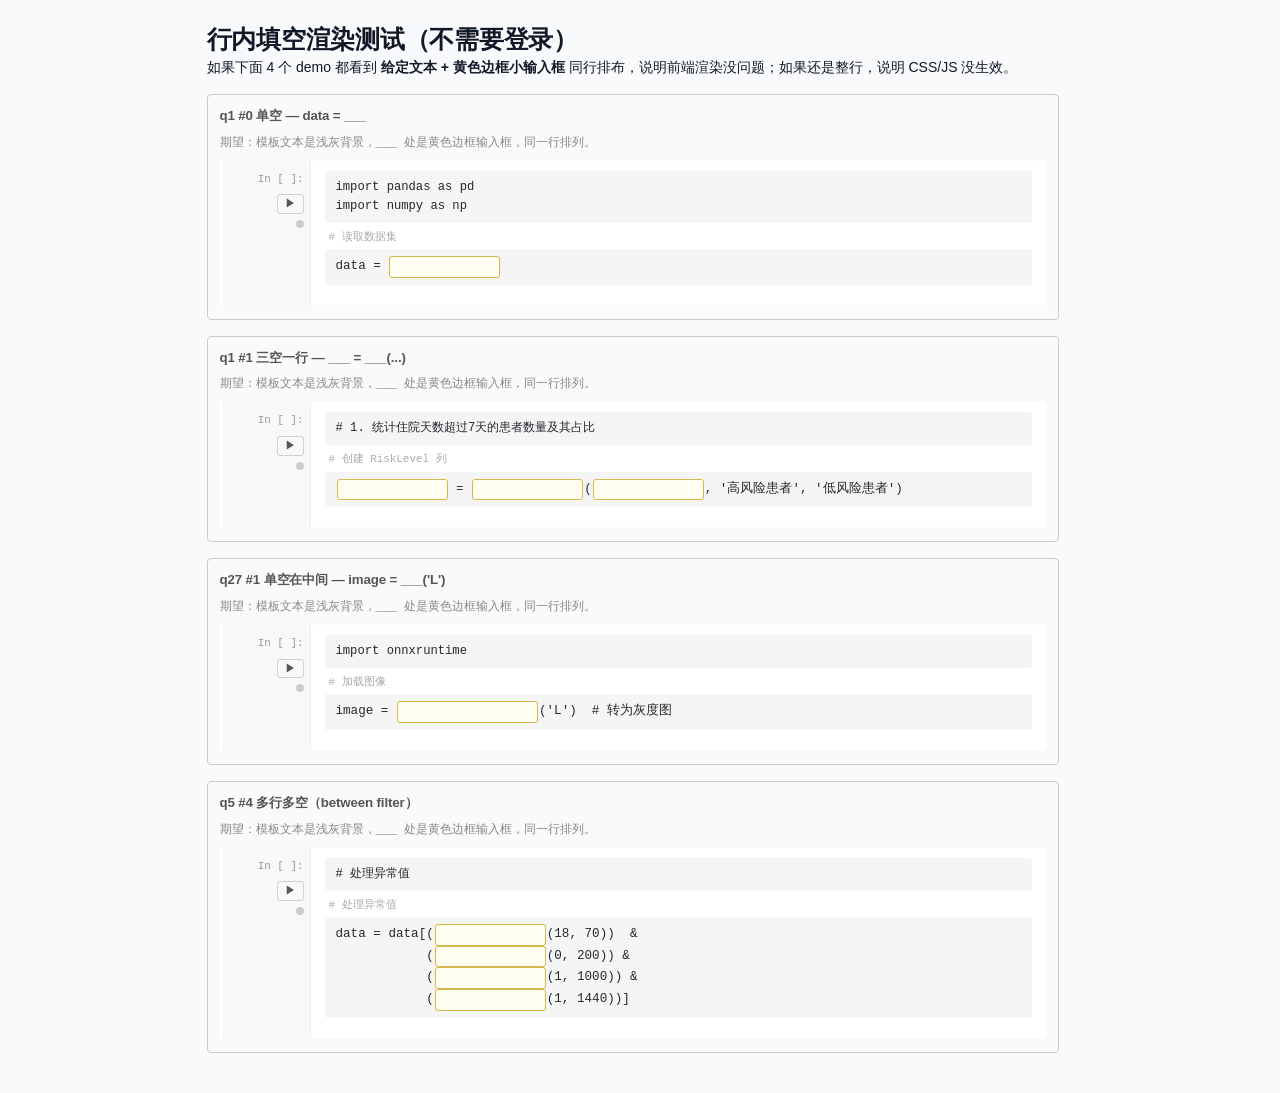
==== static/inline-blank-test.html @ 3d2274b3 "Initial community edition" ====
<!DOCTYPE html>
<html lang="zh-CN">
<head>
<meta charset="UTF-8">
<title>行内填空渲染测试</title>
<link rel="stylesheet" href="assets/theme.css">
<link rel="stylesheet" href="assets/components.css?v=20260426-19">
<style>
body { padding: 24px; max-width: 900px; margin: 0 auto; }
.demo { margin: 16px 0; padding: 12px; border: 1px solid #ccc; border-radius: 4px; }
.demo h3 { margin: 0 0 8px; font-size: 0.95rem; color: #555; }
.expected { color: #888; font-size: 0.85rem; font-family: monospace; margin: 4px 0 8px; }
</style>
</head>
<body>
<h1>行内填空渲染测试（不需要登录）</h1>
<p>如果下面 4 个 demo 都看到 <strong>给定文本 + 黄色边框小输入框</strong> 同行排布，说明前端渲染没问题；如果还是整行，说明 CSS/JS 没生效。</p>
<div id="root"></div>
<script type="module">
import { createCell } from './assets/components/jupyter-cell.js?v=20260426-3';

const cases = [
  {
    title: 'q1 #0 单空 — data = ___',
    segments: [
      { type: 'given', code: 'import pandas as pd\nimport numpy as np' },
      { type: 'blank', hint: '读取数据集', blankIndex: 0,
        template: 'data = _____________' },
    ],
  },
  {
    title: 'q1 #1 三空一行 — ___ = ___(...)',
    segments: [
      { type: 'given', code: '# 1. 统计住院天数超过7天的患者数量及其占比' },
      { type: 'blank', hint: '创建 RiskLevel 列', blankIndex: 0,
        template: "_____________ = _____________(_____________, '高风险患者', '低风险患者')" },
    ],
  },
  {
    title: 'q27 #1 单空在中间 — image = ___(\'L\')',
    segments: [
      { type: 'given', code: 'import onnxruntime' },
      { type: 'blank', hint: '加载图像', blankIndex: 0,
        template: "image = _________________('L')  # 转为灰度图" },
    ],
  },
  {
    title: 'q5 #4 多行多空（between filter）',
    segments: [
      { type: 'given', code: '# 处理异常值' },
      { type: 'blank', hint: '处理异常值', blankIndex: 0,
        template:
          'data = data[(_____________(18, 70))  & \n' +
          '            (_____________(0, 200)) & \n' +
          '            (_____________(1, 1000)) & \n' +
          '            (_____________(1, 1440))]' },
    ],
  },
];

const root = document.getElementById('root');
cases.forEach((c, i) => {
  const wrap = document.createElement('div');
  wrap.className = 'demo';
  const h = document.createElement('h3');
  h.textContent = c.title;
  wrap.appendChild(h);
  const expected = document.createElement('div');
  expected.className = 'expected';
  expected.textContent = '期望：模板文本是浅灰背景，___ 处是黄色边框输入框，同一行排列。';
  wrap.appendChild(expected);

  const cell = createCell({
    id: 'demo-' + i,
    index: ' ',
    segments: c.segments,
    initialBlanks: {},
    onBlankInput: (idx, val) => {
      console.log('input', idx, '=', val);
    },
    onRun: () => {},
  });
  wrap.appendChild(cell);
  root.appendChild(wrap);
});
</script>
</body>
</html>
---- static/assets/theme.css ----
/* ──────────────────────────────────────────────────────────────
   备考通 · 主题
   ────────────────────────────────────────────────────────────── */

:root {
  --bg: #f9fafb;
  --surface: #ffffff;
  --surface-alt: #f3f4f6;

  --ink-1: #111827;
  --ink-2: #6b7280;
  --ink-3: #9ca3af;

  --line: #e5e7eb;
  --line-strong: #d1d5db;

  --accent: #2563eb;
  --accent-soft: rgba(37, 99, 235, 0.07);
  --accent-hover: #1d4ed8;
  --ok: #16a34a;
  --ok-soft: rgba(22, 163, 74, 0.07);
  --warn: #d97706;
  --warn-soft: rgba(217, 119, 6, 0.07);
  --err: #dc2626;
  --err-soft: rgba(220, 38, 38, 0.07);

  --kbd: #f3f4f6;
  --code-bg: #f9fafb;

  --font-sans: -apple-system, BlinkMacSystemFont, 'Noto Sans SC',
               'PingFang SC', 'Microsoft YaHei', sans-serif;
  --font-serif: var(--font-sans);
  --font-mono: 'SF Mono', 'JetBrains Mono', 'Fira Code', Consolas, monospace;

  --r-sm: 6px;
  --r: 10px;
  --r-lg: 14px;

  --sh: 0 1px 2px rgba(0, 0, 0, 0.04);
  --sh-hover: 0 2px 8px rgba(0, 0, 0, 0.06);
  --sh-lg: 0 4px 16px rgba(0, 0, 0, 0.08);

  --nav-h: 56px;
  --shell-max: 1280px;
  --read-max: 720px;
}

*, *::before, *::after { margin: 0; padding: 0; box-sizing: border-box; }

html { font-size: 14px; -webkit-font-smoothing: antialiased; -moz-osx-font-smoothing: grayscale; scrollbar-gutter: stable; }

body {
  font-family: var(--font-sans);
  background: var(--bg);
  color: var(--ink-1);
  line-height: 1.6;
  min-height: 100vh;
}

::selection { background: rgba(37, 99, 235, 0.12); color: var(--ink-1); }

h1, h2, h3 {
  font-family: var(--font-sans);
  font-weight: 600;
  letter-spacing: -0.01em;
  color: var(--ink-1);
}
h1 { font-size: 1.75rem; line-height: 1.3; }
h2 { font-size: 1.35rem; line-height: 1.35; }
h3 { font-size: 1.05rem; line-height: 1.4; }

p { color: var(--ink-1); }
small, .small { font-size: 0.78rem; color: var(--ink-3); }

.label {
  font-size: 0.75rem; font-weight: 500;
  color: var(--ink-3);
}

button { font: inherit; }
input, textarea, select { font: inherit; color: inherit; }

.bk-shell {
  max-width: var(--shell-max);
  margin: 0 auto;
  padding: 24px 32px 32px;
}

@media (max-width: 720px) {
  .bk-shell { padding: 16px 20px 24px; }
  html { font-size: 13px; }
}
---- static/assets/components.css ----
/* ──────────────────────────────────────────────────────────────
   Components · .bk-*
   ────────────────────────────────────────────────────────────── */

/* Navbar */
.bk-nav {
  position: sticky; top: 0; z-index: 30;
  display: flex; align-items: center; justify-content: space-between;
  height: var(--nav-h);
  background: #fff;
  border-bottom: 1px solid var(--line);
  padding: 0 32px;
}
.bk-nav-brand {
  display: flex; align-items: center; gap: 8px;
  font-size: 1rem; font-weight: 600;
  color: var(--ink-1);
}
.bk-nav-tabs { display: flex; gap: 0; }
.bk-nav-tab {
  padding: 0 14px; height: var(--nav-h);
  display: inline-flex; align-items: center;
  color: var(--ink-2); font-size: 0.86rem; font-weight: 500;
  border: none; background: transparent; cursor: pointer;
  border-bottom: 2px solid transparent;
  transition: color 0.12s;
}
.bk-nav-tab:hover { color: var(--ink-1); }
.bk-nav-tab.on { color: var(--accent); border-bottom-color: var(--accent); }

.bk-nav-user { display: flex; align-items: center; gap: 10px; color: var(--ink-2); font-size: 0.85rem; }

/* User pill (avatar + name + dropdown) */
.bk-user-pill-wrap { position: relative; }
.bk-user-pill {
  display: inline-flex; align-items: center; gap: 8px;
  height: 34px; padding: 3px 10px 3px 4px;
  border: 1px solid var(--line);
  border-radius: 999px;
  background: var(--surface);
  color: var(--ink-1); font-size: 0.85rem;
  cursor: pointer;
  transition: background 0.12s, border-color 0.12s, box-shadow 0.12s;
}
.bk-user-pill:hover { background: var(--kbd); border-color: var(--line-strong); }
.bk-user-pill.open {
  background: var(--accent-soft);
  border-color: rgba(37, 99, 235, 0.3);
  box-shadow: 0 0 0 3px rgba(37, 99, 235, 0.08);
}
.bk-user-pill-avatar {
  width: 26px; height: 26px; border-radius: 50%;
  background: var(--accent); color: #fff;
  display: inline-flex; align-items: center; justify-content: center;
  font-size: 0.78rem; font-weight: 600; text-transform: uppercase;
  flex-shrink: 0;
}
.bk-user-pill-name { max-width: 120px; overflow: hidden; text-overflow: ellipsis; white-space: nowrap; }
.bk-user-pill-caret { color: var(--ink-3); font-size: 0.7rem; line-height: 1; }

.bk-user-menu {
  position: absolute; top: calc(100% + 8px); right: 0;
  min-width: 200px;
  background: var(--surface, #fff);
  border: 1px solid var(--line);
  border-radius: var(--r-sm);
  box-shadow: 0 8px 24px rgba(0, 0, 0, 0.08);
  padding: 6px;
  z-index: 50;
}
.bk-user-menu-hd {
  padding: 8px 10px 10px;
  border-bottom: 1px solid var(--line);
  margin-bottom: 6px;
}
.bk-user-menu-name { font-size: 0.92rem; font-weight: 600; color: var(--ink-1); }
.bk-user-menu-sub { font-size: 0.76rem; color: var(--ink-3); margin-top: 2px; }
.bk-user-menu-item {
  display: block; width: 100%; text-align: left;
  padding: 8px 10px; border: none; background: transparent;
  color: var(--ink-1); font-size: 0.86rem; cursor: pointer;
  border-radius: 4px;
  transition: background 0.1s;
}
.bk-user-menu-item:hover { background: var(--kbd); }
.bk-user-menu-item-danger { color: var(--err); }
.bk-user-menu-item-danger:hover { background: rgba(220, 38, 38, 0.08); }

/* Online presence badge */
.bk-online-wrap { position: relative; }
.bk-online-badge {
  display: inline-flex; align-items: center; gap: 6px;
  padding: 4px 10px; border-radius: 999px;
  background: var(--surface-2, #f5f5f5);
  border: 1px solid var(--line);
  color: var(--ink-2); font-size: 0.78rem; cursor: pointer;
  transition: background 0.12s, color 0.12s;
}
.bk-online-badge:hover { background: var(--accent-soft); color: var(--accent); }
.bk-active-badge {
  background: #fff7ed;
  border-color: rgba(234, 88, 12, 0.25);
  color: #9a3412;
}
.bk-active-badge:hover { background: #ffedd5; color: #7c2d12; }
.bk-online-dot {
  width: 7px; height: 7px; border-radius: 50%;
  background: #22c55e; box-shadow: 0 0 0 3px rgba(34,197,94,0.15);
  display: inline-block; flex-shrink: 0;
}
.bk-active-dot {
  width: 7px; height: 7px; border-radius: 50%;
  background: #f97316; box-shadow: 0 0 0 3px rgba(249,115,22,0.16);
  display: inline-block; flex-shrink: 0;
}
.bk-online-panel {
  position: absolute; top: calc(100% + 8px); right: 0;
  min-width: 220px; max-width: 280px; max-height: 360px; overflow-y: auto;
  background: var(--surface, #fff); border: 1px solid var(--line);
  border-radius: 10px; box-shadow: 0 8px 24px rgba(0,0,0,0.08);
  z-index: 50; padding: 8px 0;
}
.bk-online-panel-hd {
  padding: 4px 14px 8px; font-size: 0.76rem; color: var(--ink-3, #999);
  border-bottom: 1px solid var(--line); margin-bottom: 4px;
}
.bk-online-panel-empty {
  padding: 12px 14px; font-size: 0.82rem; color: var(--ink-3, #999); text-align: center;
}
.bk-online-panel-list { list-style: none; margin: 0; padding: 0; }
.bk-online-panel-list li {
  display: flex; align-items: center; gap: 8px;
  padding: 6px 14px; font-size: 0.85rem; color: var(--ink-1);
}
.bk-online-panel-list li:hover { background: var(--surface-2, #f5f5f5); }
.bk-online-name { flex: 1; overflow: hidden; text-overflow: ellipsis; white-space: nowrap; }
.bk-online-ago { font-size: 0.72rem; color: var(--ink-3, #999); flex-shrink: 0; }
.bk-online-mask {
  position: fixed; inset: 0; z-index: 40; background: transparent;
}

/* Reset-mode picker modal */
.bk-reset-modal-mask {
  position: fixed; inset: 0; z-index: 1000;
  background: rgba(0,0,0,0.45);
  display: flex; align-items: center; justify-content: center;
  padding: 16px;
}
.bk-reset-modal {
  background: var(--surface, #fff); border-radius: 12px;
  box-shadow: 0 20px 50px rgba(0,0,0,0.25);
  width: 100%; max-width: 460px; padding: 18px 20px 14px;
}
.bk-reset-modal-hd {
  font-size: 1.02rem; font-weight: 600; color: var(--ink-1);
  margin-bottom: 6px;
}
.bk-reset-modal-bd {
  font-size: 0.85rem; color: var(--ink-2, #666); margin-bottom: 12px;
}
.bk-reset-modal-opts {
  display: flex; flex-direction: column; gap: 8px; margin-bottom: 12px;
}
.bk-reset-opt {
  text-align: left; padding: 10px 14px;
  background: var(--surface-2, #f7f7f8); border: 1px solid var(--line);
  border-radius: 10px; cursor: pointer; transition: all 0.15s;
}
.bk-reset-opt:hover {
  border-color: var(--accent, #4f46e5); background: var(--accent-soft, #eef2ff);
}
.bk-reset-opt-danger:hover {
  border-color: #dc2626; background: #fee2e2;
}
.bk-reset-opt-title {
  font-size: 0.92rem; font-weight: 600; color: var(--ink-1); margin-bottom: 2px;
}
.bk-reset-opt-desc {
  font-size: 0.78rem; color: var(--ink-3, #888); line-height: 1.5;
}
.bk-reset-modal-ft {
  display: flex; justify-content: flex-end;
}

.bk-solution-modal-mask {
  position: fixed; inset: 0; z-index: 1100;
  background: rgba(0,0,0,0.5);
  display: flex; align-items: center; justify-content: center;
  padding: 24px;
}
.bk-solution-modal {
  background: var(--surface, #fff); border-radius: 12px;
  box-shadow: 0 24px 60px rgba(0,0,0,0.3);
  width: 100%; max-width: 820px; max-height: 86vh;
  display: flex; flex-direction: column; overflow: hidden;
}
.bk-solution-modal-hd {
  display: flex; align-items: center; justify-content: space-between;
  padding: 14px 20px;
  border-bottom: 1px solid var(--line);
  font-weight: 600; color: var(--ink-1); font-size: 1rem;
}
.bk-solution-modal-close {
  background: transparent; border: none; cursor: pointer;
  font-size: 1.1rem; color: var(--ink-3); padding: 4px 8px;
}
.bk-solution-modal-close:hover { color: var(--ink-1); }
.bk-solution-modal-bd {
  padding: 18px 24px;
  overflow-y: auto;
  line-height: 1.7;
  color: var(--ink-1);
}
.bk-solution-md h1, .bk-solution-md h2, .bk-solution-md h3 {
  margin: 18px 0 8px; line-height: 1.35;
}
.bk-solution-md h1 { font-size: 1.25rem; }
.bk-solution-md h2 { font-size: 1.1rem; }
.bk-solution-md h3 { font-size: 1rem; }
.bk-solution-md p { margin: 8px 0; }
.bk-solution-md ul, .bk-solution-md ol { padding-left: 24px; margin: 8px 0; }
.bk-solution-md li { margin: 4px 0; }
.bk-solution-md code {
  background: var(--surface-2, #f4f4f5);
  padding: 2px 6px; border-radius: 4px;
  font-size: 0.9em; font-family: ui-monospace, SFMono-Regular, Menlo, monospace;
}
.bk-solution-md pre {
  background: #1e293b; color: #e2e8f0;
  padding: 12px 14px; border-radius: 8px; overflow-x: auto;
  font-size: 0.86rem; line-height: 1.55;
}
.bk-solution-md pre code { background: transparent; padding: 0; color: inherit; }
.bk-solution-md img {
  max-width: 100%; height: auto;
  border-radius: 8px;
  border: 1px solid var(--line);
  margin: 10px 0;
  display: block;
}
.bk-solution-md table {
  border-collapse: collapse; margin: 10px 0; font-size: 0.9rem;
}
.bk-solution-md th, .bk-solution-md td {
  border: 1px solid var(--line); padding: 6px 10px;
}
.bk-solution-md th { background: var(--surface-2, #f7f7f8); font-weight: 600; }
.bk-solution-md blockquote {
  border-left: 3px solid var(--accent, #4f46e5);
  background: var(--accent-soft, #eef2ff);
  padding: 6px 14px; margin: 10px 0; color: var(--ink-2);
}

/* Card */
.bk-card {
  background: var(--surface);
  border: 1px solid rgba(0, 0, 0, 0.05);
  box-shadow: 0 4px 12px rgba(0, 0, 0, 0.03);
  border-radius: var(--r);
  padding: 20px 22px;
}

/* Dashboard v3 ─ 时间轴 ─────────────────────────────────────── */
/* 线条图标 (lucide-style sprite) */
.ic {
  width: 16px; height: 16px; flex: 0 0 auto;
  stroke: currentColor; stroke-width: 1.7;
  fill: none; stroke-linecap: round; stroke-linejoin: round;
  vertical-align: -3px;
}
.ic-sm { width: 13px; height: 13px; stroke-width: 1.8; }
.ic-lg { width: 20px; height: 20px; }
.ic-xl { width: 28px; height: 28px; stroke-width: 1.6; }
#i-play { /* solid play arrow */ }

.bk-dash {
  max-width: 1280px; margin: 0 auto; padding: 0 8px;
  display: flex; flex-direction: column;
  /* nav 56px + shell padding (10px top + 12px bottom) = 78px */
  height: calc(100vh - var(--nav-h, 56px) - 22px);
  overflow: hidden;
}
/* Dashboard 走全屏一页式布局，压一下 shell 的上下 padding，让"课程回放"不被挤到滚动区下方 */
.bk-shell:has(> .bk-dash) {
  padding-top: 10px; padding-bottom: 12px;
}
/* 理论考试页同理：禁止外层滚动，题目区域内部滚动 */
.bk-shell:has(> .bk-exam-shell) {
  overflow: hidden;
  padding-bottom: 16px;
}

/* 顶栏 ─ 单行：问候 + 班级 + 下次课 + 截止日 + CTA */
.t-top {
  background: var(--surface); border-radius: var(--r-lg);
  border: 1px solid var(--line); box-shadow: var(--sh);
  padding: 9px 14px; display: flex; align-items: center;
  gap: 11px; flex-wrap: wrap; flex: 0 0 auto;
}
.t-top-greet { font-size: 14.5px; font-weight: 600; display: flex; align-items: center; gap: 6px; }
.t-top-class {
  display: inline-flex; align-items: center; gap: 5px;
  font-size: 12.5px; color: var(--ink-2);
  background: none; border: 1px dashed transparent;
  padding: 4px 8px; border-radius: 6px; cursor: pointer;
  transition: background .12s, border-color .12s;
}
.t-top-class:hover { background: var(--surface-alt); border-color: var(--line); color: var(--ink-1); }
.t-top-class.warn { color: var(--warn); border-color: var(--warn); border-style: solid; }
.t-top-divider { width: 1px; height: 18px; background: var(--line); }
.t-top-next {
  display: flex; align-items: center; gap: 6px;
  font-size: 12.5px; color: var(--ink-2); flex-wrap: wrap;
  min-width: 0;
}
.t-top-next b { color: var(--ink-1); font-weight: 600; }
.t-top-next .loc { color: var(--ink-3); }
.t-top-spacer { flex: 1; }
.t-top-deadline {
  font-size: 11.5px; color: var(--ink-3);
  display: flex; align-items: center; gap: 4px;
}
.t-top-deadline b { color: var(--ink-1); font-weight: 600; }
.t-pill {
  display: inline-flex; align-items: center; gap: 5px;
  padding: 3px 9px; border-radius: 999px; font-size: 11.5px;
  background: var(--accent-soft); color: var(--accent); font-weight: 500;
}
.t-pill-warn { background: var(--warn-soft); color: var(--warn); }
.t-pill-live { background: var(--err-soft); color: var(--err); }

/* Compact buttons (re-used inside dashboard) */
.t-btn {
  display: inline-flex; align-items: center; justify-content: center; gap: 5px;
  height: 28px; padding: 0 11px; border-radius: 7px;
  background: var(--surface); border: 1px solid var(--line-strong);
  font-size: 12.5px; color: var(--ink-1); font-weight: 500;
  white-space: nowrap; cursor: pointer; transition: all .15s;
}
.t-btn:hover:not(:disabled) { background: var(--surface-alt); }
.t-btn.primary { background: var(--ink-1); color: #fff; border-color: var(--ink-1); }
.t-btn.primary:hover { background: #000; }
.t-btn.accent { background: var(--accent); color: #fff; border-color: var(--accent); }
.t-btn.accent:hover { background: var(--accent-hover); }
.t-btn.sm { height: 25px; padding: 0 9px; font-size: 12px; gap: 4px; }
.t-btn.xs { height: 22px; padding: 0 8px; font-size: 11.5px; border-radius: 5px; gap: 3px; }
.t-btn.ghost-ic {
  width: 25px; height: 25px; padding: 0; border-radius: 6px;
  background: transparent; border: 1px solid transparent; color: var(--ink-3);
}
.t-btn.ghost-ic:hover { background: var(--surface-alt); color: var(--ink-1); border-color: var(--line); }
.t-btn:disabled { opacity: .5; cursor: not-allowed; }

/* 进度环 */
.ring { position: relative; width: 60px; height: 60px; flex: 0 0 60px; }
.ring svg.r { width: 100%; height: 100%; transform: rotate(-90deg); }
.ring circle { fill: none; stroke-width: 6; }
.ring .track { stroke: var(--surface-alt); }
.ring .fill { stroke: var(--accent); stroke-linecap: round; }
.ring.ok .fill { stroke: var(--ok); }
.ring.warn .fill { stroke: var(--warn); }
.ring-c {
  position: absolute; inset: 0;
  display: flex; flex-direction: column; align-items: center; justify-content: center;
  line-height: 1.05;
}
.ring-c b { font-size: 13.5px; font-weight: 700; }
.ring-c span { font-size: 9px; color: var(--ink-3); }

/* 进度条 */
.t-bar { height: 5px; background: var(--surface-alt); border-radius: 999px; overflow: hidden; flex: 0 0 auto; }
.t-bar > span { display: block; height: 100%; background: var(--accent); border-radius: 999px; }
.t-bar.ok > span { background: var(--ok); }
.t-bar.warn > span { background: var(--warn); }

/* 主舞台 ─ 时间轴卡 */
.t-stage {
  position: relative; background: var(--surface); border: 1px solid var(--line);
  border-radius: var(--r-lg); padding: 12px 16px; box-shadow: var(--sh);
  display: flex; flex-direction: column; flex: 1; min-height: 0; overflow: hidden;
  margin: 6px 0;
}
.t-stage-hd { display: flex; align-items: baseline; gap: 10px; margin-bottom: 8px; flex: 0 0 auto; }
.t-stage-hd h3 {
  font-size: 12.5px; font-weight: 600; color: var(--ink-2);
  text-transform: uppercase; letter-spacing: .08em;
  display: flex; align-items: center; gap: 5px; margin: 0;
}
.t-stage-hd .sub { font-size: 11.5px; color: var(--ink-3); }

.t-track {
  position: relative; flex: 1; display: grid;
  grid-template-columns: repeat(3, 1fr); /* 等宽 3 节点 */
  gap: 12px; align-items: stretch;
  min-height: 0;
}
/* 两段连接线，避开节点头 */
.t-track::before,
.t-track::after {
  content: ''; position: absolute; top: 30px; height: 2px;
  border-radius: 999px; z-index: 0; opacity: .45;
}
.t-track::before {
  left: calc(100%/6 + 38px); right: calc(50% + 38px);
  background: linear-gradient(90deg, var(--ok), var(--accent));
}
.t-track::after {
  left: calc(50% + 38px); right: calc(100%/6 + 38px);
  background: linear-gradient(90deg, var(--accent), var(--warn));
}
.t-node {
  position: relative; display: flex; flex-direction: column; align-items: center;
  background: transparent; z-index: 1; min-height: 0;
}
.t-node-head {
  width: 62px; height: 62px; border-radius: 50%; flex: 0 0 62px;
  display: flex; align-items: center; justify-content: center;
  background: var(--surface); border: 2.5px solid var(--line); position: relative;
  color: var(--ink-3);
}
.t-node.done .t-node-head  { border-color: var(--ok);     background: var(--ok-soft);     color: var(--ok); }
.t-node.active .t-node-head{ border-color: var(--accent); background: var(--accent-soft); color: var(--accent); }
.t-node.warn .t-node-head  { border-color: var(--warn);   background: var(--warn-soft);   color: var(--warn); }
.t-node-head .badge {
  position: absolute; bottom: -2px; right: -2px;
  width: 20px; height: 20px; border-radius: 50%;
  background: var(--surface); border: 2px solid var(--surface);
  display: flex; align-items: center; justify-content: center;
  font-size: 10.5px; font-weight: 700; color: var(--ink-3);
}
.t-node.done .t-node-head .badge   { background: var(--ok);     color: #fff; }
.t-node.active .t-node-head .badge { background: var(--accent); color: #fff; }
.t-node.warn .t-node-head .badge   { background: var(--warn);   color: #fff; }

.t-node-card {
  margin-top: 10px; width: 100%; padding: 11px 11px 10px;
  background: var(--surface); border: 1px solid var(--line); border-radius: 11px;
  display: flex; flex-direction: column; gap: 7px; flex: 1; min-height: 0;
  position: relative; overflow: hidden;
}
.t-node.active .t-node-card { border-color: var(--accent); box-shadow: 0 0 0 3px var(--accent-soft); }
.t-node-card-hd {
  display: flex; align-items: center; justify-content: space-between; gap: 6px; flex: 0 0 auto;
}
.t-node-name { font-size: 13.5px; font-weight: 600; display: flex; align-items: center; gap: 6px; }
.t-node-tag {
  font-size: 10.5px; font-weight: 500; padding: 2px 6px; border-radius: 5px;
  background: var(--surface-alt); color: var(--ink-2);
}
.t-node.done .t-node-tag   { background: var(--ok-soft);     color: var(--ok); }
.t-node.active .t-node-tag { background: var(--accent-soft); color: var(--accent); }
.t-node.warn .t-node-tag   { background: var(--warn-soft);   color: var(--warn); }
.t-node-stat { display: flex; align-items: baseline; gap: 8px; flex: 0 0 auto; }
.t-node-num {
  font-size: 22px; font-weight: 700; line-height: 1; letter-spacing: -.01em;
  font-variant-numeric: tabular-nums;
}
.t-node-num small { font-size: 12px; color: var(--ink-3); font-weight: 500; }
.t-node-meta { font-size: 11.5px; color: var(--ink-2); line-height: 1.45; flex: 0 0 auto; }
.t-node-meta b { color: var(--ink-1); font-weight: 600; }
.t-node-meta .ok   { color: var(--ok); }
.t-node-meta .warn { color: var(--warn); }
.t-node-meta .err  { color: var(--err); }
.t-node-detail {
  background: var(--surface-alt); border-radius: 7px; padding: 7px 9px;
  display: flex; flex-direction: column; gap: 2px; flex: 0 0 auto;
}
.t-node-detail .label { font-size: 10px; color: var(--ink-3); letter-spacing: .05em; text-transform: uppercase; font-weight: 500; }
.t-node-detail .name { font-size: 12px; font-weight: 500; color: var(--ink-1); overflow: hidden; text-overflow: ellipsis; white-space: nowrap; }
.t-node-detail .extra { font-size: 10.5px; color: var(--ink-3); }
.t-node-detail.clickable { cursor: pointer; transition: background .15s ease, transform .15s ease; }
.t-node-detail.clickable:hover { background: var(--surface-alt-hover, var(--surface-alt)); filter: brightness(.97); }
.t-node-detail.clickable:active { transform: translateY(1px); }
.t-node-detail.clickable:focus-visible { outline: 2px solid var(--accent); outline-offset: 2px; }
.t-node-cta { display: flex; gap: 5px; margin-top: auto; flex: 0 0 auto; }
.t-node-cta .t-btn { flex: 1; }
.t-chips { display: flex; flex-wrap: wrap; gap: 4px; flex: 0 0 auto; }
.t-chip {
  font-size: 10.5px; padding: 2px 6px; border-radius: 5px;
  background: var(--surface-alt); color: var(--ink-2);
  display: inline-flex; align-items: center; gap: 3px;
  border: none; cursor: pointer;
}
.t-chip:hover { background: var(--line); color: var(--ink-1); }
.t-chip b { color: var(--err); font-weight: 600; }
.t-focus {
  flex: 1; min-height: 78px; display: flex; flex-direction: column; gap: 5px;
  padding: 7px; border: 1px solid var(--line); border-radius: 8px;
  background: linear-gradient(180deg, var(--surface), var(--surface-alt));
}
.t-focus-hd {
  font-size: 10px; color: var(--ink-3); font-weight: 600;
  letter-spacing: .05em; text-transform: uppercase; flex: 0 0 auto;
}
.t-focus-row {
  min-height: 28px; display: grid; grid-template-columns: 14px minmax(0, 1fr) auto;
  align-items: center; gap: 5px; padding: 4px 6px;
  border: 1px solid transparent; border-radius: 6px;
  background: rgba(255, 255, 255, .58); color: var(--ink-1);
  font: inherit; text-align: left; cursor: pointer;
}
.t-focus-row:hover { border-color: var(--line-strong); background: var(--surface); }
.t-focus-row .main {
  min-width: 0; overflow: hidden; text-overflow: ellipsis; white-space: nowrap;
  font-size: 11.5px; font-weight: 600;
}
.t-focus-row .sub {
  font-size: 10.5px; color: var(--ink-3); white-space: nowrap;
}
.t-focus-row.warn { color: var(--warn); }
.t-focus-row.ok { color: var(--ok); }

/* 模拟考双卷分屏 */
.t-exam-split {
  display: grid; gap: 7px; flex: 1; min-height: 0;
  grid-template-rows: 1fr 1fr;
}
.t-exam-sub {
  background: var(--surface-alt); border-radius: 8px; padding: 7px 9px;
  display: flex; flex-direction: column; gap: 4px; min-height: 0;
}
.t-exam-sub-hd { display: flex; align-items: center; justify-content: space-between; gap: 6px; flex: 0 0 auto; }
.t-exam-sub-name { font-size: 12px; font-weight: 600; color: var(--ink-1); display: flex; align-items: center; gap: 5px; }
.t-exam-sub-stat { display: flex; align-items: baseline; gap: 6px; flex-wrap: wrap; flex: 0 0 auto; }
.t-exam-sub-num { font-size: 17px; font-weight: 700; line-height: 1; font-variant-numeric: tabular-nums; }
.t-exam-sub-num small { font-size: 10.5px; color: var(--ink-3); font-weight: 500; }
.t-exam-sub-meta { font-size: 10.5px; color: var(--ink-2); line-height: 1.4; }
.t-exam-sub-cta { display: flex; gap: 4px; margin-top: auto; flex: 0 0 auto; }
.t-exam-sub-cta .t-btn { flex: 1; }

/* 底部回放横条 */
.t-bot {
  background: var(--surface); border-radius: var(--r-lg); border: 1px solid var(--line);
  box-shadow: var(--sh); padding: 8px 12px;
  display: flex; align-items: center; gap: 10px; flex: 0 0 auto;
}
.t-bot-label {
  font-size: 11.5px; font-weight: 600; color: var(--ink-2);
  flex: 0 0 auto; display: flex; align-items: center; gap: 5px;
}
.t-bot-list { display: flex; gap: 7px; overflow: hidden; flex: 1; }
.t-bot-item {
  flex: 0 0 auto; display: flex; align-items: center; gap: 6px;
  padding: 5px 10px; background: var(--surface-alt); border-radius: 6px; font-size: 11.5px;
  text-decoration: none; color: var(--ink-1);
  transition: background .12s;
}
.t-bot-item:hover { background: var(--line); }
.t-bot-item .d { color: var(--ink-3); font-weight: 500; }
.t-bot-item .pw { font-family: var(--mono, 'JetBrains Mono', monospace); color: var(--accent); font-size: 10.5px; }

/* 平板及以下回退为单列竖排，允许滚动 */
@media (max-width: 980px) {
  .bk-dash { height: auto; overflow: visible; }
  .t-track { grid-template-columns: 1fr; }
  .t-track::before, .t-track::after { display: none; }
}

/* 班级选择弹窗 */
.bk-class-modal {
  position: fixed; inset: 0; z-index: 2000;
  background: rgba(0, 0, 0, 0.42);
  display: flex; align-items: center; justify-content: center;
  padding: 16px;
}
.bk-class-modal-box {
  width: 100%; max-width: 480px; max-height: 86vh; overflow-y: auto;
  background: var(--surface); border-radius: 10px; padding: 22px 24px;
  box-shadow: 0 12px 40px rgba(0, 0, 0, 0.18);
}
.bk-class-modal-hd {
  display: flex; justify-content: space-between; align-items: center;
  margin-bottom: 8px;
}
.bk-class-modal-title { font-size: 1.05rem; font-weight: 600; }
.bk-class-modal-close {
  background: none; border: none; cursor: pointer; color: var(--ink-3);
  font-size: 1.1rem; padding: 4px 8px;
}
.bk-class-list {
  display: flex; flex-direction: column; gap: 4px;
  max-height: 50vh; overflow-y: auto;
  border: 1px solid var(--line); border-radius: 6px; padding: 4px;
}
.bk-class-row {
  display: flex; align-items: center; gap: 10px;
  padding: 8px 12px; border-radius: 5px; cursor: pointer;
  transition: background 0.12s;
}
.bk-class-row:hover { background: var(--kbd); }
.bk-class-row.on { background: rgba(59, 130, 246, 0.08); }
.bk-class-row input { margin: 0; }
.bk-class-row-name { font-weight: 500; }
.bk-class-row-teacher { color: var(--ink-3); margin-left: auto; }
.bk-class-modal-ft {
  display: flex; justify-content: space-between; align-items: center;
  margin-top: 16px; gap: 12px;
}

.bk-card-title { font-size: 1.05rem; margin-bottom: 4px; color: var(--ink-1); }
.bk-card-desc { font-size: 0.86rem; color: var(--ink-2); margin-bottom: 14px; }

/* Button */
.bk-btn {
  display: inline-flex; align-items: center; justify-content: center; gap: 6px;
  height: 34px; padding: 0 14px;
  border: 1px solid var(--line);
  border-radius: var(--r-sm);
  background: var(--surface); color: var(--ink-1);
  font-size: 0.86rem; font-weight: 500; cursor: pointer;
  transition: background 0.12s, border-color 0.12s;
}
.bk-btn:hover:not(:disabled) { background: var(--kbd); border-color: var(--line-strong); }
.bk-btn:active:not(:disabled) { transform: translateY(1px); }
.bk-btn:disabled { opacity: 0.4; cursor: not-allowed; }
.bk-btn-primary { background: var(--ink-1); color: #fff; border-color: var(--ink-1); }
.bk-btn-primary:hover:not(:disabled) { background: #1f2937; }
.bk-btn-ghost { border-color: transparent; background: transparent; }
.bk-btn-ghost:hover:not(:disabled) { background: var(--kbd); }
.bk-btn-sm { height: 28px; padding: 0 10px; font-size: 0.8rem; }
.bk-btn-lg { height: 42px; padding: 0 22px; font-size: 0.95rem; }

/* Field */
.bk-field { display: flex; flex-direction: column; gap: 6px; margin-bottom: 14px; }
.bk-field-label { font-size: 0.78rem; font-weight: 500; color: var(--ink-2); }
.bk-input {
  height: 38px; padding: 0 12px;
  border: 1px solid var(--line); border-radius: var(--r-sm);
  background: var(--surface); color: var(--ink-1);
  font-size: 0.9rem; transition: border-color 0.15s;
}
.bk-input:focus { outline: none; border-color: var(--ink-1); }

/* Chip */
.bk-chip {
  display: inline-flex; align-items: center; gap: 5px;
  height: 26px; padding: 0 10px;
  border: 1px solid var(--line); border-radius: 13px;
  background: var(--surface); color: var(--ink-2);
  font-size: 0.75rem; font-weight: 500; cursor: pointer;
  transition: background 0.12s, border-color 0.12s;
}
.bk-chip:hover { background: var(--kbd); border-color: var(--line-strong); color: var(--ink-1); }
.bk-chip.on { background: var(--ink-1); color: #fff; border-color: var(--ink-1); }

/* Metric */
.bk-metric { padding: 16px 18px; border: 1px solid var(--line); border-radius: var(--r); background: var(--surface); }
.bk-metric-val {
  font-size: 1.65rem; font-weight: 600;
  letter-spacing: -0.02em; color: var(--ink-1); line-height: 1.1;
}
.bk-metric-lbl { font-size: 0.72rem; color: var(--ink-3); margin-top: 4px; }

/* Nav Tree (left sidebar) */
.bk-navtree { width: 260px; padding: 4px 0; }
.bk-navtree-section { margin-bottom: 8px; }
.bk-navtree-section-title {
  padding: 8px 12px; font-size: 0.92rem; font-weight: 600;
  color: var(--ink-1); display: flex; justify-content: space-between;
  cursor: pointer;
}
.bk-navtree-section-title .count { font-size: 0.72rem; color: var(--ink-3); font-weight: 400; }
.bk-navtree-kp {
  padding: 6px 12px 6px 24px; font-size: 0.84rem; color: var(--ink-2);
  cursor: pointer; border-radius: var(--r-sm);
  display: flex; justify-content: space-between; align-items: center;
  transition: background 0.1s;
}
.bk-navtree-kp:hover { background: var(--kbd); color: var(--ink-1); }
.bk-navtree-kp.on { background: var(--kbd); color: var(--ink-1); font-weight: 600; }
.bk-navtree-kp .bar {
  width: 38px; height: 3px; background: var(--line); border-radius: 2px; margin-left: 6px;
  overflow: hidden;
}
.bk-navtree-kp .bar .fill { height: 100%; background: var(--ink-1); border-radius: 2px; }
.bk-navtree-kp .wrong-dot {
  width: 6px; height: 6px; border-radius: 50%; background: var(--err); margin-left: 6px;
}

/* Question card */
.bk-question {
  background: var(--surface); border: 1px solid var(--line); border-radius: var(--r);
  padding: 22px 24px; margin-bottom: 14px; max-width: var(--read-max);
}
.bk-question-head { display: flex; gap: 10px; align-items: center; margin-bottom: 10px; font-size: 0.76rem; color: var(--ink-3); }
.bk-question-id { font-weight: 600; color: var(--ink-2); }
.bk-question-type { padding: 2px 8px; border-radius: 10px; background: var(--kbd); color: var(--ink-2); font-weight: 500; }
.bk-question-body { font-size: 1rem; line-height: 1.7; color: var(--ink-1); margin-bottom: 14px; }
.bk-opt {
  display: flex; gap: 10px; align-items: flex-start;
  padding: 10px 12px; border: 1px solid var(--line); border-radius: var(--r-sm);
  margin-bottom: 6px; cursor: pointer; user-select: none;
  transition: background 0.1s, border-color 0.1s;
}
.bk-opt:hover { background: var(--kbd); }
.bk-opt.picked:hover, .bk-opt.right:hover, .bk-opt.miss:hover { background: inherit; }
.bk-opt.picked:hover { background: var(--accent-soft); }
.bk-opt.right:hover { background: var(--ok-soft); }
.bk-opt.miss:hover { background: var(--err-soft); }
.bk-opt-lbl {
  width: 22px; height: 22px; border-radius: var(--r-sm);
  background: var(--kbd); color: var(--ink-2);
  display: flex; align-items: center; justify-content: center;
  font-size: 0.75rem; font-weight: 600; flex-shrink: 0;
}
.bk-opt-txt { flex: 1; font-size: 0.9rem; line-height: 1.55; color: var(--ink-1); }
.bk-opt.picked { background: var(--accent-soft); border-color: var(--accent); }
.bk-opt.picked .bk-opt-lbl { background: var(--accent); color: #fff; }
.bk-opt.picked .bk-opt-txt { color: var(--ink-1); font-weight: 500; }
.bk-opt.right { border-color: var(--ok); background: var(--ok-soft); }
.bk-opt.right .bk-opt-lbl { background: var(--ok); color: #fff; }
.bk-opt.miss { border-color: var(--err); background: var(--err-soft); }
.bk-opt.miss .bk-opt-lbl { background: var(--err); color: #fff; }

.bk-tag { font-size: 0.72rem; padding: 3px 10px; border-radius: 11px; font-weight: 500; }
.bk-tag-ok { background: var(--ok-soft); color: var(--ok); }
.bk-tag-err { background: var(--err-soft); color: var(--err); }

/* Layout: theory split */
.bk-theory {
  display: grid; grid-template-columns: 220px 1fr 220px;
  gap: 24px; align-items: start;
}
.bk-theory-side { position: sticky; top: calc(var(--nav-h) + 16px); max-height: calc(100vh - var(--nav-h) - 32px); overflow: auto; }
.bk-theory-aside { position: sticky; top: calc(var(--nav-h) + 16px); max-height: calc(100vh - var(--nav-h) - 32px); overflow: auto; }
@media (max-width: 1180px) {
  .bk-theory { grid-template-columns: 220px 1fr; }
  .bk-theory-aside { position: static; max-height: none; grid-column: 1 / -1; }
}
@media (max-width: 900px) {
  .bk-theory { grid-template-columns: 1fr; }
  .bk-theory-side { position: static; max-height: none; }
}

/* Toolbar */
.bk-toolbar {
  display: flex; align-items: center; gap: 8px; flex-wrap: wrap;
  padding: 10px 0 12px; margin-bottom: 14px; border-bottom: 1px solid var(--line);
  position: sticky; top: var(--nav-h); z-index: 20;
  background: var(--bg);
}
.bk-toolbar .bk-chip { height: 26px; padding: 0 12px; font-size: 0.78rem; }

/* ── Jupyter Notebook widget ─────────────────────────────────── */
.bk-nb-widget { border:1px solid #aeaeae; border-radius:4px; overflow:hidden; background:#f5f5f5; }

.bk-nb-header { background:#4e4e4e; color:#eee; display:flex; align-items:center;
                gap:12px; padding:7px 14px; font-size:0.85rem; }
.bk-nb-title { font-weight:500; flex:1; white-space:nowrap; overflow:hidden; text-overflow:ellipsis; }
.bk-nb-header .bk-op-kstatus { color:#bbb; margin-left:auto; flex-shrink:0; }

.bk-nb-toolbar { background:#fff; border-bottom:1px solid #cfcfcf;
                 padding:4px 10px; display:flex; align-items:center; gap:6px; flex-wrap:wrap; }
.bk-nb-tb-sep { width:1px; height:20px; background:#d0d0d0; margin:0 2px; flex-shrink:0; }

.bk-nb-cells { padding:4px 0 8px; }

/* ── Jupyter-style cell (left-prompt layout) ─────────────────── */
.bk-jcell { display:flex; flex-direction:row; margin-bottom:2px;
            background:#fff; border-left:3px solid transparent;
            transition:border-left-color 0.1s; }
.bk-jcell:hover { border-left-color:#cfcfcf; }
.bk-jcell.is-selected { border-left-color:#4444cc; }

/* Left prompt column */
.bk-jcell-prompt { width:88px; min-width:88px; flex-shrink:0;
                   padding:10px 6px 10px 10px; display:flex; flex-direction:column;
                   align-items:flex-end; gap:6px; background:#f8f8f8;
                   border-right:1px solid #ececec; }
.bk-jcell-in { font-family:var(--font-mono,monospace); font-size:0.78rem;
               color:#999; white-space:nowrap; }
.bk-jcell-idx { color:#666; }
.bk-jcell-run { background:none; border:1px solid #d0d0d0; border-radius:3px;
                cursor:pointer; color:#555; font-size:0.75rem; padding:1px 7px;
                line-height:1.5; transition:background 0.1s,border-color 0.1s; }
.bk-jcell-run:hover { background:#e4e4e4; border-color:#aaa; }
.bk-jcell-run:disabled { opacity:0.4; cursor:default; }
.bk-jcell-status { display:inline-block; width:8px; height:8px; border-radius:50%; background:#ccc; }
.bk-jcell-status.is-idle  { background:#c0c0c0; }
.bk-jcell-status.is-busy  { background:var(--warn); animation:pulse 1s ease-in-out infinite alternate; }
.bk-jcell-status.is-error { background:var(--err); }
@keyframes pulse { to { opacity:0.4; } }

/* Right content */
.bk-jcell-main { flex:1; min-width:0; }
.bk-jcell-body { padding:10px 14px; }

.bk-jcell-given { background:#f5f5f5; border:none; border-radius:3px;
                  padding:7px 11px; font-family:var(--font-mono,monospace);
                  font-size:0.87rem; margin:0 0 6px; white-space:pre;
                  overflow-x:auto;
                  color:#24292e; line-height:1.55; }
.bk-jcell-blank-wrap { margin-bottom:10px; overflow-x:auto; }
.bk-jcell-hint { display:flex; align-items:center; gap:4px;
                 font-family:var(--font-mono,monospace); color:#aaa;
                 margin-bottom:3px; font-size:0.78rem; }
.bk-jcell-hint-mark { }
.bk-jcell-blank { display:block; width:100%; box-sizing:border-box;
                  font-family:var(--font-mono,monospace); font-size:0.9rem;
                  border:1px solid #d4b84a; border-radius:3px; padding:5px 10px;
                  resize:none; line-height:1.5; background:#fffef0;
                  transition:border-color 0.12s,background 0.12s; }
.bk-jcell-blank:focus { outline:none; border-color:#a08020; background:#fffff8; }
.bk-jcell-blank.is-ok  { border-color:var(--ok); background:var(--ok-soft); }
.bk-jcell-blank.is-bad { border-color:var(--err); background:var(--err-soft); }

/* Inline-template blank: 把 .ipynb 的 _____ 位置原地替换为 <input>,
   学生看到的就是题面里"行内填空"的视觉。 */
.bk-jcell-template { font-family:var(--font-mono,monospace); font-size:0.9rem;
                     line-height:1.6; white-space:pre; color:#24292e;
                     background:#f5f5f5; border-radius:3px; padding:7px 11px;
                     width:max-content; min-width:100%; }
.bk-jcell-template-text { white-space:pre; }
.bk-jcell-blank-input { display:inline-block; vertical-align:baseline;
                        font-family:var(--font-mono,monospace); font-size:0.9rem;
                        line-height:1.4; min-width:60px; max-width:min(100%, 64ch); padding:1px 6px;
                        margin:0 1px; border:1px solid #d4b84a; border-radius:3px;
                        background:#fffef0; color:#24292e;
                        transition:border-color 0.12s,background 0.12s; }
.bk-jcell-blank-input:focus { outline:none; border-color:#a08020; background:#fffff8; }
.bk-jcell-blank-input.is-ok  { border-color:var(--ok); background:var(--ok-soft); }
.bk-jcell-blank-input.is-bad { border-color:var(--err); background:var(--err-soft); }

.bk-jcell-out { padding:8px 14px; background:#fafafa; border-top:1px solid #ececec; }
.bk-jcell-stream { margin:0 0 4px; font-family:var(--font-mono,monospace);
                   font-size:0.82rem; white-space:pre-wrap; color:var(--ink-2); }
.bk-jcell-stream.is-stderr { color:var(--err); }
.bk-jcell-err { margin:0; font-family:var(--font-mono,monospace); font-size:0.82rem;
                color:var(--err); white-space:pre-wrap; }
.bk-jcell-display { margin-top:4px; }
.bk-jcell-display img { max-width:100%; border:1px solid var(--line); border-radius:4px; }

/* ── Filter bar + ops grid ──────────────────────────────────── */
.bk-filter-bar { display:flex; flex-wrap:wrap; gap:6px; align-items:center; }
.bk-chip-divider { color:var(--line); margin:0 4px; }

.bk-ops-grid { display:grid; grid-template-columns:repeat(auto-fill, minmax(320px, 1fr));
               gap:14px; }
.bk-ops-card { position:relative; border:1px solid var(--line); border-radius:var(--r-sm); padding:14px;
               background:#fff; cursor:pointer; transition:border-color .15s; }
.bk-ops-card:hover { border-color:var(--line-strong); }
.bk-ops-card.score-ok { border-color:rgba(22, 163, 74, .48); box-shadow:0 0 0 1px rgba(22, 163, 74, .18) inset; background:linear-gradient(180deg, rgba(22, 163, 74, .035), #fff 42px); }
.bk-ops-card.score-ok:hover { border-color:var(--ok); }
.bk-ops-card.score-warn { border-color:rgba(217, 119, 6, .48); box-shadow:0 0 0 1px rgba(217, 119, 6, .16) inset; background:linear-gradient(180deg, rgba(217, 119, 6, .035), #fff 42px); }
.bk-ops-card.score-warn:hover { border-color:var(--warn); }
.bk-ops-card.score-err { border-color:rgba(220, 38, 38, .45); box-shadow:0 0 0 1px rgba(220, 38, 38, .14) inset; background:linear-gradient(180deg, rgba(220, 38, 38, .03), #fff 42px); }
.bk-ops-card.score-err:hover { border-color:var(--err); }
.bk-ops-head { display:flex; gap:8px; align-items:center; margin-bottom:8px; flex-wrap:wrap; }
.bk-ops-card.has-score .bk-ops-head { padding-right:58px; }
.bk-ops-card.has-active .bk-ops-head { padding-right:82px; }
.bk-ops-no { font-family:var(--font-mono,monospace); color:var(--ink-3); font-size:0.82rem; }
.bk-ops-cat { color:var(--ink-2); }
.bk-ops-score {
  position:absolute; top:12px; right:12px; display:inline-flex; align-items:center; gap:5px;
  height:24px; padding:0 7px; border-radius:999px; border:1px solid currentColor;
  font-size:0.74rem; font-weight:600; white-space:nowrap;
}
.bk-ops-score .dot { width:6px; height:6px; border-radius:50%; background:currentColor; }
.bk-ops-score .bk-ops-score-total { opacity:0.65; font-weight:500; margin-left:1px; }
.bk-ops-score.ok { color:var(--ok); background:var(--ok-soft); }
.bk-ops-score.warn { color:var(--warn); background:var(--warn-soft); }
.bk-ops-score.err { color:var(--err); background:var(--err-soft); }
.bk-ops-active {
  position:absolute; top:12px; right:12px; display:inline-flex; align-items:center;
  height:24px; padding:0 8px; border-radius:999px;
  background:var(--warn-soft); color:var(--warn); border:1px solid rgba(217, 119, 6, .28);
  font-size:0.74rem; font-weight:600; white-space:nowrap;
}
.bk-ops-title { font-size:1rem; font-weight:500;
                color:var(--ink-1); margin-bottom:6px; }
.bk-ops-meta { color:var(--ink-3); font-size:0.8rem; margin:-2px 0 6px; }
.bk-ops-scenario { line-height:1.6; max-height:90px; overflow:hidden; white-space:pre-line; }

/* ── Operation detail layout (collapsible panels) ──────────── */
.bk-op-layout { display:flex; flex-direction:row; align-items:stretch; }
.bk-op-exam-context {
  display:flex; align-items:center; justify-content:space-between; gap:14px;
  margin-bottom:12px; border-left:3px solid var(--warn);
}
.bk-op-exam-context h2 { margin:4px 0 0; font-size:1.05rem; line-height:1.35; }

/* Always-visible left control strip — sticky so buttons stay reachable while scrolling */
.bk-op-ctrl-strip { width:72px; flex-shrink:0; display:flex; flex-direction:column;
                    align-items:center; gap:6px; padding:10px 8px;
                    background:var(--surface-alt); border-right:1px solid var(--line);
                    position:sticky; top:var(--nav-h); z-index:5;
                    align-self:flex-start; overflow:visible; }
.bk-op-fullscreen-on .bk-op-ctrl-strip { position:static; max-height:none; align-self:stretch; }
.bk-op-panel-btn { width:56px; height:48px; border:1px solid var(--line); border-radius:6px;
                   background:none; cursor:pointer; display:flex; flex-direction:column;
                   align-items:center; justify-content:center; gap:4px;
                   color:var(--ink-3); transition:background 0.12s,border-color 0.12s; }
.bk-op-panel-btn:hover { background:var(--kbd); border-color:var(--line-strong); color:var(--ink-2); }
.bk-op-panel-btn.is-active { background:var(--accent-soft); border-color:var(--accent); color:var(--accent); }
.bk-op-panel-btn-icon { font-size:1.1rem; line-height:1; }
.bk-op-panel-btn-label { font-size:0.72rem; line-height:1; color:inherit; font-weight:500; }
.bk-op-back-btn { color:var(--ink-2); }
.bk-op-back-btn:hover { background:var(--kbd); border-color:var(--line-strong); color:var(--ink-1); }
.bk-op-strip-sep { width:42px; height:1px; background:var(--line); margin:1px 0; }

/* Panels as modal overlays — out of layout flow */
.bk-op-left, .bk-op-right, .bk-op-files {
  position:fixed; top:50%; left:50%;
  transform:translate(-50%,-50%) scale(0.96);
  width:540px; max-width:min(92vw,600px); max-height:82vh;
  overflow-y:auto; background:#fff; border-radius:8px;
  box-shadow:0 8px 40px rgba(0,0,0,0.18);
  z-index:201; opacity:0; pointer-events:none;
  transition:opacity 0.14s,transform 0.14s;
}
.bk-op-left {
  width:920px;
  max-width:calc(100vw - 64px);
  max-height:88vh;
}
.bk-op-right {
  width:760px;
  max-width:calc(100vw - 64px);
  max-height:88vh;
  overflow:hidden;
  display:flex;
  flex-direction:column;
}
.bk-op-left.is-open, .bk-op-right.is-open, .bk-op-files.is-open {
  opacity:1; pointer-events:auto;
  transform:translate(-50%,-50%) scale(1);
}
/* Backdrop */
.bk-op-modal-bd {
  position:fixed; inset:0; background:rgba(0,0,0,0.22);
  z-index:200; opacity:0; pointer-events:none; transition:opacity 0.14s;
}
.bk-op-modal-bd.is-open { opacity:1; pointer-events:auto; }

.bk-op-panel-hd { display:flex; align-items:center; justify-content:space-between;
                   padding:14px 16px 0; margin-bottom:2px; }
.bk-op-panel-hd-title { font-weight:600; font-size:0.95rem; color:var(--ink-1); }
.bk-op-panel-close { background:none; border:none; cursor:pointer; font-size:1rem;
                      color:var(--ink-3); padding:3px 7px; border-radius:4px; line-height:1; }
.bk-op-panel-close:hover { background:var(--kbd); color:var(--ink-1); }

.bk-op-panel-content { padding:12px 16px 16px; display:flex; flex-direction:column; gap:12px; }
.bk-op-right .bk-op-panel-content { min-height:0; overflow-y:auto; }
.bk-op-submit-card {
  position:sticky; bottom:0; z-index:1;
  margin-top:auto; box-shadow:0 -12px 24px rgba(255,255,255,0.96);
}
.bk-op-submit-actions {
  display:grid; grid-template-columns:1fr 1fr; gap:10px; margin-top:12px;
}
.bk-op-submit-actions.is-single { grid-template-columns:1fr; }
.bk-op-submit-actions .bk-btn { width:100%; }
.bk-op-submit-actions .bk-op-discard { color:var(--err); border-color:var(--err); }

.bk-op-main { flex:1; min-width:0; }
.bk-op-toolbar-title {
  flex:1; min-width:0; color:var(--ink-1); font-weight:600;
  white-space:nowrap; overflow:hidden; text-overflow:ellipsis;
}
.bk-op-prose { line-height:1.75; font-size:0.92rem; white-space:pre-line; color:var(--ink-2); }
.bk-op-task-list { margin:0; padding-left:22px; display:flex; flex-direction:column; gap:10px; }
.bk-op-task-list li { line-height:1.65; color:var(--ink-2); }
.bk-op-task-list b { color:var(--ink-1); }
.bk-op-kstatus { font-size:0.82rem; color:#bbb; display:inline-flex; gap:6px; align-items:center; }
.bk-op-draft-hint { color:var(--ink-3); }

.bk-guide-overview { margin:0 0 10px; line-height:1.7; color:var(--ink-2); }
.bk-guide-steps { margin:0; padding-left:22px; display:flex; flex-direction:column; gap:10px; }
.bk-guide-steps li { padding-left:2px; line-height:1.6; color:var(--ink-2); }
.bk-guide-steps p { margin:2px 0 0; }
.bk-guide-step-title { font-weight:600; color:var(--ink-1); }
.bk-guide-tips { margin:6px 0 0; padding-left:18px; color:var(--ink-3); }

.bk-op-files-card { padding:12px; }
.bk-op-files-head { display:flex; justify-content:space-between; align-items:flex-start; gap:12px; }
.bk-op-files-head p { margin:4px 0 0; line-height:1.5; }
.bk-op-files-list { margin-top:10px; display:flex; flex-direction:column; gap:8px; }
.bk-op-file-row {
  display:flex; align-items:center; gap:10px;
  border:1px solid var(--line); border-radius:6px; padding:9px;
  background:var(--surface-alt);
}
.bk-op-file-icon {
  width:28px; height:28px; border:1px solid var(--line); border-radius:4px;
  display:flex; align-items:center; justify-content:center;
  font-family:var(--font-mono,monospace); color:var(--ink-2); background:#fff;
  flex:0 0 auto;
}
.bk-op-file-main { min-width:0; flex:1; }
.bk-op-file-name { font-size:0.9rem; color:var(--ink-1); overflow:hidden; text-overflow:ellipsis; white-space:nowrap; }
.bk-op-file-meta { margin-top:2px; font-size:0.78rem; color:var(--ink-3); }
.bk-op-file-actions { display:flex; gap:6px; flex:0 0 auto; }
.bk-btn-xs { padding:4px 8px; font-size:0.78rem; min-height:26px; }
.bk-op-empty { border:1px dashed var(--line); border-radius:6px; padding:12px; color:var(--ink-3); background:#fff; }
.bk-op-empty.is-error { color:var(--err); border-color:var(--err); }

.bk-op-autobar { display:flex; align-items:center; gap:10px; flex-wrap:wrap;
                 padding:10px 14px;
                 background:var(--surface-alt); border-left:3px solid var(--ink-1); }
.bk-op-autobar .score { font-family:var(--font-mono,monospace); font-weight:600; }
.bk-op-autobar .ok  { color:var(--ok); }
.bk-op-autobar .bad { color:var(--err); }

/* Fullscreen: hide both sidebars, notebook takes all space */
.bk-op-fullscreen-on {
  position:fixed; inset:0; z-index:1000; background:var(--bg);
  padding:12px; overflow:auto;
}
.bk-op-fullscreen-on .bk-op-layout { height:100%; }
.bk-op-fullscreen-on .bk-op-ctrl-strip { display:none; }
.bk-op-fullscreen-on .bk-op-exam-context { display:none; }

.bk-rubric-list { list-style:none; padding:0; margin:8px 0 0; }
.bk-rubric-item { padding:8px 0; border-bottom:1px solid var(--line); }
.bk-rubric-item:last-child { border-bottom:none; }
.bk-rubric-item label { display:flex; gap:8px; align-items:center; cursor:pointer; }
.bk-rubric-item p { margin:4px 0 0 22px; color:var(--ink-3); line-height:1.5; }

.bk-jcell-reference { margin-top:10px; padding:8px 12px;
                      background:var(--ok-soft); border-left:3px solid var(--ok);
                      font-family:var(--font-mono,monospace); font-size:0.82rem;
                      color:#15803d; white-space:pre-wrap; overflow-wrap:anywhere; word-break:break-word; }

@media (max-width: 900px) {
  .bk-op-exam-context { align-items:flex-start; flex-direction:column; }
  .bk-op-ctrl-strip,
  .bk-op-left,
  .bk-op-right,
  .bk-op-files { display:none; }
}

.bk-doc-item-head { display:flex; justify-content:space-between; align-items:flex-start;
                    gap:12px; margin-bottom:10px; line-height:1.55; }
.bk-doc-item-head > div { min-width:0; }
.bk-doc-answer-ref { color:var(--accent); font-size:0.82rem; font-weight:700; margin-bottom:2px; }
.bk-doc-rubric-id { flex-shrink:0; color:var(--ink-3); font-size:0.82rem; white-space:nowrap; }
.bk-doc-answer { width:100%; font-size:0.95rem;
                 line-height:1.75; border:1px solid var(--line); border-radius:4px;
                 padding:10px 14px; resize:vertical; box-sizing:border-box;
                 transition: border-color 0.12s; }
.bk-doc-answer:focus { outline:none; border-color:var(--ink-1); }
.bk-doc-ref { margin-top:8px; }
.bk-docx-template { border:1px solid var(--line); border-radius:6px; padding:14px 16px;
                    background:#fff; font-size:0.94rem; line-height:1.9; }
.bk-docx-template-p { margin:0 0 8px; }
.bk-docx-template-p:last-child { margin-bottom:0; }
.bk-docx-blank { min-width:10ch; max-width:100%; border:0; border-bottom:2px solid var(--accent);
                 border-radius:0; padding:2px 4px; margin:0 2px; font:inherit;
                 color:var(--ink-1); background:var(--accent-soft); box-sizing:border-box; }
.bk-docx-blank:focus { outline:none; background:#fff; box-shadow:0 2px 0 var(--accent); }
.bk-docx-blank:disabled { color:var(--ink-2); background:var(--kbd); border-bottom-color:var(--line-strong); }
.bk-docx-ref-inline { margin:0 6px 0 2px; padding:1px 7px; border-radius:4px;
                      background:var(--ok-soft); color:var(--ok); font-size:0.84rem;
                      font-weight:600; line-height:1.6; vertical-align:baseline; }

/* ── Exam UI ────────────────────────────────────────────────── */
.bk-exam-shell { display:grid; grid-template-columns: 220px 1fr; gap:16px;
                 height: calc(100vh - var(--nav-h) - 56px);  /* fill viewport minus nav + shell padding */
                 min-height: 0; }
.bk-exam-nav { position:sticky; top: calc(var(--nav-h) + 16px);
               align-self: start;
               background:var(--surface); border:1px solid var(--line);
               border-radius:var(--r); padding:14px; max-height: calc(100vh - 100px);
               overflow:auto; }
.bk-exam-nav-head { display:flex; justify-content:space-between; align-items:baseline;
                    margin-bottom:10px; }
.bk-exam-nav-grid { display:grid; grid-template-columns: repeat(5, 1fr); gap:4px; }
.bk-exam-cell { position:relative; padding:4px 0; border:1px solid var(--line); background:var(--surface);
                border-radius:4px; font-size:0.78rem; cursor:pointer; color:var(--ink-2);
                text-align:center;
                transition: background 0.1s, border-color 0.1s; }
.bk-exam-cell:hover { background:var(--kbd); }
.bk-exam-cell.is-answered { background:#374151; color:#fff; border-color:#374151; font-weight:600; }
.bk-exam-cell.is-current { outline:2px solid #f59e0b; outline-offset:-2px; }
.bk-exam-cell.is-current:not(.is-answered) { background:#fef3c7; border-color:#f59e0b; color:var(--ink-1); font-weight:600; }
.bk-exam-cell.is-flagged::after { content:''; position:absolute; top:2px; right:2px;
                                  width:6px; height:6px; border-radius:50%;
                                  background:#f59e0b; box-shadow:0 0 0 1px var(--surface); }
.bk-exam-flag-row { padding:8px 4px 0; display:flex; justify-content:flex-end; }
.bk-btn.is-on { background:#fef3c7; border-color:#f59e0b; color:#92400e; }
.bk-btn.is-on:hover:not(:disabled) { background:#fde68a; border-color:#f59e0b; }
.bk-exam-cell.is-correct { background:var(--ok); color:#fff; border-color:var(--ok); }
.bk-exam-cell.is-wrong { background:var(--err); color:#fff; border-color:var(--err); }

/* 题号导览（理论页右栏）—— 复用 .bk-exam-cell 样式 */
.bk-qnav { background:var(--surface); border:1px solid var(--line);
           border-radius:var(--r); padding:12px; }
.bk-qnav-head { display:flex; align-items:center; justify-content:space-between;
                margin-bottom:10px; font-size:0.85rem; }
.bk-qnav-head .label { margin:0; }
.bk-qnav-stats { display:flex; flex-direction:column; gap:6px; align-items:flex-end;
                 font-size:0.74rem; color:var(--ink-3); margin-bottom:10px; }
.bk-qnav-stats-row { display:flex; gap:10px; flex-wrap:wrap; justify-content:flex-end;
                     width:100%; }
.bk-qnav-stats .dot { display:inline-block; width:8px; height:8px; border-radius:50%;
                      margin-right:4px; vertical-align:middle; }
.bk-qnav-stats .dot-correct { background:var(--ok); }
.bk-qnav-stats .dot-wrong { background:var(--err); }
.bk-qnav-stats .dot-empty { background:var(--surface); border:1px solid var(--line); }
.bk-qnav-grid { display:grid; grid-template-columns: repeat(5, 1fr);
                gap:4px; }
.bk-qnav-grid .bk-exam-cell { font-size:0.72rem; font-variant-numeric: tabular-nums; padding:4px 2px; }
@media (max-width: 1180px) {
  /* 折叠到底栏时，让 grid 横向铺满 */
  .bk-qnav-grid { grid-template-columns: repeat(auto-fill, minmax(44px, 1fr)); }
  .bk-qnav-stats { flex-direction:row; align-items:center; }
}

.bk-exam-main { display:flex; flex-direction:column; gap:10px;
                min-height:0; overflow:hidden; }
.bk-exam-bar { display:flex; align-items:center; gap:10px; justify-content:space-between;
               padding:8px 12px; background:var(--surface); border:1px solid var(--line);
               border-radius:var(--r); flex-shrink:0; }
.bk-exam-title { min-width:0; }
.bk-exam-actions { display:flex; align-items:center; gap:6px; flex-wrap:wrap; justify-content:flex-end; }
.bk-exam-timer { font-family:var(--font-mono); font-size:1rem; font-weight:700;
                 color:var(--ink-1); padding:2px 9px; background:var(--kbd);
                 border-radius:4px; min-width:64px; height:28px; line-height:24px; text-align:center; }
.bk-exam-timer.is-urgent { color:var(--err); background:var(--err-soft); }
.bk-exam-slot { min-height:0; overflow-y:auto; flex: 1 1 0;
                display:flex; flex-direction:column; justify-content:flex-start;
                align-items:stretch; }
.bk-exam-slot > .bk-card { flex:0 0 auto; margin:0; }
.bk-exam-foot { display:flex; justify-content:space-between; align-items:center;
                padding:12px 4px; flex-shrink:0; margin-top:auto; }
.bk-btn-nav { min-width: 120px; }

.bk-q-head { display:flex; gap:6px; margin-bottom:10px; flex-wrap:wrap; }
.bk-q-pill { font-size:0.75rem; padding:2px 8px; border-radius:10px;
             background:var(--ink-1); color:var(--surface); }
.bk-q-pill-soft { background:var(--kbd); color:var(--ink-2); }
.bk-q-text { font-size:1rem; line-height:1.7; color:var(--ink-1); margin-bottom:14px;
             white-space:pre-wrap; }
.bk-q-opts { display:flex; flex-direction:column; gap:6px; }
.bk-opt { display:flex; align-items:flex-start; gap:10px; padding:8px 12px;
          border:1px solid var(--line); border-radius:var(--r-sm); cursor:pointer;
          transition: background 0.1s, border-color 0.1s; }
.bk-opt:hover { background:var(--kbd); }
.bk-opt.is-picked { background:var(--accent-soft); border-color:var(--accent); }
.bk-opt.is-picked:hover { background:var(--accent-soft); }
.bk-opt.is-picked .bk-opt-mark { color:var(--accent); font-weight:700; }
.bk-opt.is-picked .bk-opt-text { color:var(--ink-1); font-weight:500; }
.bk-opt.is-correct { background:var(--ok-soft); border-color:var(--ok); }
.bk-opt.is-correct:hover { background:var(--ok-soft); }
.bk-opt.is-wrong { background:var(--err-soft); border-color:var(--err); }
.bk-opt.is-wrong:hover { background:var(--err-soft); }
.bk-opt-mark { font-weight:700; min-width:20px; color:var(--ink-1); font-family:var(--font-mono); }
.bk-opt-text { flex:1; line-height:1.6; color:var(--ink-1); }
.bk-opt-badge { font-size:0.78rem; color:var(--ink-2); }

.bk-review-summary { margin-top:12px; padding-top:12px; border-top:1px dashed var(--line); }
.bk-tag-ok { color:var(--ok); font-weight:600; font-size:0.85rem; }
.bk-tag-err { color:var(--err); font-weight:600; font-size:0.85rem; }

.bk-review-row { border:1px solid var(--line); border-radius:var(--r); margin-bottom:8px;
                 background:var(--surface); overflow:hidden; }
.bk-review-row > summary { list-style:none; cursor:pointer; padding:12px 16px;
                           display:flex; align-items:center; gap:12px; }
.bk-review-row > summary::-webkit-details-marker { display:none; }
.bk-review-num { font-weight:700; min-width:20px; text-align:center; }
.bk-review-title { flex:1; color:var(--ink-1); font-size:0.92rem; }
.bk-review-tag { padding:2px 8px; border-radius:10px; font-size:0.72rem; }
.bk-review-tag.ok { background:var(--ok-soft); color:var(--ok); }
.bk-review-tag.err { background:var(--err-soft); color:var(--err); }
.bk-review-row[open] .bk-card { border:none; box-shadow:none; border-top:1px solid var(--line);
                                border-radius:0; }

/* ── Shared table ───────────────────────────────────────────── */
.bk-table { width:100%; border-collapse:collapse; }
.bk-table th, .bk-table td { padding:10px 14px; text-align:left;
                             border-bottom:1px solid var(--line); }
.bk-table th { font-weight:600; font-size:0.78rem; color:var(--ink-2);
               background:var(--surface-alt); text-transform:none; }
.bk-table tr:last-child td { border-bottom:none; }

@media (max-width: 900px) {
  .bk-exam-shell { grid-template-columns: 1fr; height:auto; }
  .bk-exam-nav { position:static; max-height:none; order:2; }
  .bk-exam-main { overflow:visible; order:1; }
  .bk-exam-slot { overflow-y:visible; flex:none; }
}

/* ── 实操考试 · 进行中卡片（紧凑题单） ─────────────────────────── */
.bk-exam-active { padding:0; overflow:hidden; border-left:3px solid var(--warn); margin-bottom:16px; }
.bk-exam-active-head {
  display:flex; align-items:center; gap:16px; flex-wrap:wrap;
  padding:14px 18px; background:var(--warn-soft);
  border-bottom:1px solid var(--line);
}
.bk-exam-active-title { display:flex; align-items:center; gap:8px; font-weight:600; }
.bk-exam-active-badge {
  display:inline-block; padding:2px 8px; border-radius:999px;
  background:var(--warn); color:#fff; font-size:0.75rem; font-weight:600;
}
.bk-exam-active-meta { display:flex; flex-direction:column; align-items:flex-end; line-height:1.3; }
.bk-exam-active-timer { font-size:0.95rem; font-weight:600; }
.bk-exam-active-timer [data-countdown] { color:var(--warn); font-variant-numeric:tabular-nums; }
.bk-exam-active-actions { display:flex; gap:8px; margin-left:auto; }

.bk-exam-list { list-style:none; margin:0; padding:4px 0; }
.bk-exam-row {
  display:flex; align-items:center; gap:12px;
  padding:10px 18px; border-bottom:1px solid var(--line);
  transition:background 0.12s ease;
}
.bk-exam-row:last-child { border-bottom:none; }
.bk-exam-row:hover { background:var(--surface-alt); }
.bk-exam-row.is-done { background:var(--ok-soft); }
.bk-exam-row.is-done:hover { background:rgba(22, 163, 74, 0.12); }

.bk-exam-row-idx {
  flex-shrink:0; width:28px; height:28px; border-radius:50%;
  background:var(--ink-1); color:#fff;
  display:flex; align-items:center; justify-content:center;
  font-size:0.8rem; font-weight:600;
}
.bk-exam-row.is-done .bk-exam-row-idx { background:var(--ok); }

.bk-exam-row-main { flex:1; min-width:0; }
.bk-exam-row-title {
  display:flex; align-items:baseline; gap:8px;
  white-space:nowrap; overflow:hidden; text-overflow:ellipsis;
}
.bk-exam-row-id { color:var(--ink-3); font-size:0.85rem; flex-shrink:0; }
.bk-exam-row-name { font-weight:500; overflow:hidden; text-overflow:ellipsis; }
.bk-exam-row-meta { display:flex; gap:10px; color:var(--ink-3); margin-top:2px; }
.bk-exam-row-meta span:not(:last-child)::after { content:'·'; margin-left:10px; color:var(--line-strong); }

.bk-exam-row-status {
  flex-shrink:0; font-size:0.78rem; padding:3px 10px; border-radius:999px;
  font-weight:500;
}
.bk-exam-row-status.is-done { background:var(--ok-soft); color:var(--ok); }
.bk-exam-row-status.is-pending { background:var(--surface-alt); color:var(--ink-3); }

@media (max-width: 720px) {
  .bk-exam-active-head { padding:12px 14px; }
  .bk-exam-active-meta { flex-direction:row; gap:8px; align-items:baseline; }
  .bk-exam-active-actions { width:100%; justify-content:flex-end; }
  .bk-exam-row { padding:10px 14px; flex-wrap:wrap; }
  .bk-exam-row-meta { font-size:0.75rem; }
  .bk-exam-row-status { order:2; }
}

/* ── 备考广场（聊天） ───────────────────────────────────────── */

.bk-dash-card-header {
  display: flex;
  align-items: center;
  justify-content: space-between;
  gap: 10px;
  margin-bottom: 10px;
  min-width: 0;
  flex-wrap: wrap;
}

.bk-dash-card-label {
  display: inline-flex;
  align-items: center;
  flex: 0 0 auto;
  padding: 4px 10px;
  border-radius: 999px;
  background: var(--accent-soft);
  color: var(--accent);
  font-size: 0.78rem;
  font-weight: 600;
  line-height: 1.3;
  white-space: nowrap;
}

/* 首页右栏完整聊天卡：named-area chat，移动端随流排列 */
.bk-dash-chat-preview {
  display: flex;
  flex-direction: column;
  overflow: hidden;
}

/* 公告条（右栏内嵌版，紧凑） */
.bk-dash-chat-pin {
  margin: 0 0 8px;
  padding: 6px 10px;
  font-size: 0.88rem;
}

/* 消息滚动区（右栏）：flex 撑满剩余高度，桌面撑满卡片；移动端有最小高度 */
.bk-dash-chat-msgs {
  flex: 1;
  min-height: 0;
  overflow-y: auto;
  padding: 4px 2px;
  display: flex;
  flex-direction: column;
  gap: 10px;
}
@media (max-width: 980px) {
  .bk-dash-chat-msgs { min-height: 240px; }
}

/* 聊天页 */
.bk-chat-wrap {
  display: flex;
  flex-direction: column;
  height: calc(100vh - 120px);
  max-width: 900px;
  margin: 0 auto;
}
.bk-chat-hd {
  display: flex; justify-content: space-between; align-items: center;
  padding-bottom: 12px; border-bottom: 1px solid var(--line);
}
.bk-chat-hd-right { display: flex; align-items: center; gap: 12px; }
.bk-chat-pin {
  margin-top: 12px; padding: 10px 12px;
  background: var(--bg-soft, #fff8e1);
  border-left: 3px solid var(--warn);
  border-radius: 4px;
}
.bk-chat-msgs {
  flex: 1; overflow-y: auto; padding: 12px 4px;
  display: flex; flex-direction: column; gap: 14px;
}
.bk-chat-msg .bk-chat-meta {
  display: flex; align-items: center; gap: 8px;
}
.bk-chat-del {
  background: none; border: none; cursor: pointer;
  color: var(--ink-3); font-size: 1rem; padding: 0 4px;
}
.bk-chat-del:hover { color: var(--err); }
.bk-chat-body {
  margin-top: 2px;
  white-space: pre-wrap; word-break: break-word;
}
.bk-chat-code {
  background: var(--bg-soft, #f4f4f6);
  border: 1px solid var(--line);
  border-radius: 4px;
  padding: 8px 10px;
  margin: 4px 0;
  font-family: ui-monospace, SFMono-Regular, Menlo, Consolas, monospace;
  font-size: 0.88rem;
  overflow-x: auto;
}
.bk-chat-input {
  display: flex; gap: 8px; padding-top: 12px;
  border-top: 1px solid var(--line);
}
.bk-chat-input textarea {
  flex: 1; padding: 8px 10px; border-radius: 4px;
  border: 1px solid var(--line); font-family: inherit; font-size: 0.95rem;
  resize: vertical;
}

/* ── 备考广场 · 全站右侧抽屉 ────────────────────────────────── */
.bk-chat-drawer {
  position: fixed;
  top: var(--nav-h, 56px);
  bottom: 0;
  right: 0;
  width: 0;             /* 容器零宽，所有可见元素绝对定位 */
  z-index: 40;
  pointer-events: none;
}

.bk-chat-drawer-panel {
  position: absolute;
  top: 0; bottom: 0; right: 0;
  width: 380px;
  max-width: 92vw;
  background: var(--surface, #fff);
  border-left: 1px solid var(--line);
  box-shadow: -6px 0 20px rgba(0, 0, 0, 0.08);
  display: flex;
  flex-direction: column;
  transform: translateX(100%);
  transition: transform 0.25s ease;
  pointer-events: auto;
}
.bk-chat-drawer.is-open .bk-chat-drawer-panel { transform: translateX(0); }

/* 拉手：作为 panel 的子元素绝对定位在其左侧外缘，关闭时贴屏幕右边缘 */
.bk-chat-drawer-handle {
  position: absolute;
  top: 50%;
  left: -40px;
  transform: translateY(-50%);
  width: 40px;
  min-height: 126px;
  background: var(--accent, #2563eb);
  color: #fff;
  border: none;
  border-radius: 8px 0 0 8px;
  padding: 12px 4px;
  cursor: pointer;
  writing-mode: horizontal-tb;
  display: flex;
  flex-direction: column;
  justify-content: center;
  align-items: center;
  gap: 6px;
  pointer-events: auto;
  box-shadow: -2px 2px 10px rgba(0, 0, 0, 0.10);
  transition: background 0.2s;
}
.bk-chat-drawer-handle:hover { background: var(--accent-hover, #1d4ed8); }
.bk-chat-drawer-handle-text {
  display: inline-flex;
  align-items: center;
  justify-content: center;
  writing-mode: vertical-rl;
  text-orientation: upright;
  font-size: 0.78rem;
  line-height: 1;
  letter-spacing: 2px;
  white-space: nowrap;
}
.bk-chat-drawer-handle-icon {
  writing-mode: horizontal-tb;
  font-size: 1.05rem;
  letter-spacing: 0;
}
.bk-chat-drawer-unread {
  position: absolute;
  top: -6px;
  left: -6px;
  background: var(--err, #e54848);
  color: #fff;
  font-size: 0.7rem;
  line-height: 1;
  padding: 2px 6px;
  border-radius: 10px;
  writing-mode: horizontal-tb;
  letter-spacing: 0;
  font-weight: 600;
  box-shadow: 0 2px 4px rgba(0, 0, 0, 0.15);
}

.bk-chat-drawer-toolbar {
  display: flex;
  justify-content: flex-end;
  align-items: center;
  padding: 6px 8px;
  border-bottom: 1px solid var(--line);
  flex: 0 0 auto;
}
.bk-chat-drawer-pin {
  background: none;
  border: 1px solid var(--line);
  border-radius: 4px;
  cursor: pointer;
  padding: 4px 8px;
  font-size: 0.95rem;
  opacity: 0.45;
  transition: opacity 0.15s, background 0.15s, border-color 0.15s;
}
.bk-chat-drawer-pin:hover { opacity: 1; }
.bk-chat-drawer-pin.on {
  opacity: 1;
  background: var(--accent-soft, rgba(37, 99, 235, 0.07));
  border-color: var(--accent, #2563eb);
}

.bk-chat-drawer-body {
  flex: 1;
  min-height: 0;
  display: flex;
  flex-direction: column;
  padding: 10px 12px 12px;
  overflow: hidden;
}
/* 抽屉内的聊天卡：去掉外层卡片样式，让消息区直接撑满 */
.bk-chat-drawer-body > .bk-card {
  flex: 1;
  min-height: 0;
  border: none;
  box-shadow: none;
  padding: 0;
  background: transparent;
}
.bk-chat-drawer-body .bk-dash-chat-msgs { min-height: 0; }

@media (max-width: 640px) {
  .bk-chat-drawer-panel { width: 92vw; }
}

/* ── 小作文速记 doc-flash ───────────────────────────────────── */
.df-group-label {
  font-size: 0.78rem; font-weight: 600; color: var(--ink-3);
  text-transform: uppercase; letter-spacing: .04em;
  margin: 18px 0 6px;
}
.df-card {
  margin-bottom: 12px;
  padding: 14px 16px 10px;
}
.df-card-head {
  display: flex; align-items: center; gap: 8px; flex-wrap: wrap;
  margin-bottom: 6px;
}
.df-card-no {
  font-family: var(--font-mono, monospace);
  font-size: 0.78rem; color: var(--ink-3); font-weight: 600; min-width: 44px;
}
.df-card-score {
  font-size: 0.78rem; color: var(--ink-3);
}
.df-card-title {
  font-size: 0.97rem; font-weight: 600; color: var(--ink-1);
  margin-bottom: 6px; line-height: 1.4;
}
.df-title-no {
  display: inline-block;
  margin-right: 8px;
  font-family: var(--font-mono, monospace);
  font-size: 0.86rem;
  color: var(--ink-3);
}
.df-card-tasks { margin-bottom: 8px; }
.df-task {
  margin: 2px 0; color: var(--ink-2); line-height: 1.5;
}
.df-answers-inner {
  border-top: 1px solid var(--line);
  padding-top: 10px;
  margin-top: 4px;
}
.df-fp-group { margin-bottom: 10px; }
.df-fp-tag {
  font-size: 0.78rem; font-weight: 600;
  color: var(--accent); margin-bottom: 4px;
}
.df-fp-list {
  margin: 0; padding: 0 0 0 14px; list-style: disc;
}
.df-fp-list li {
  font-size: 0.84rem; color: var(--ink-1); line-height: 1.55;
  margin-bottom: 2px;
}
.df-card-foot {
  border-top: 1px solid var(--line);
  margin-top: 8px; padding-top: 6px;
}

/* 顶部 nav 未读徽标 */
.bk-nav-badge {
  display: inline-block;
  margin-left: 6px;
  background: var(--err, #e54848);
  color: #fff;
  font-size: 0.72rem;
  line-height: 1;
  padding: 2px 6px;
  border-radius: 10px;
  vertical-align: middle;
}

/* ── 提交中遮罩 ───────────────────────────────────────────── */
.bk-submit-overlay {
  position: fixed; inset: 0; z-index: 1500;
  background: rgba(15, 23, 42, 0.55);
  display: flex; align-items: center; justify-content: center;
  padding: 16px;
  backdrop-filter: blur(2px);
  animation: bk-submit-overlay-in 0.18s ease-out;
}
@keyframes bk-submit-overlay-in { from { opacity: 0 } to { opacity: 1 } }
.bk-submit-overlay-card {
  background: var(--surface, #fff);
  border-radius: 14px;
  box-shadow: 0 24px 60px rgba(0, 0, 0, 0.35);
  padding: 26px 32px 22px;
  min-width: 240px; max-width: 360px;
  display: flex; flex-direction: column; align-items: center; gap: 10px;
  text-align: center;
}
.bk-submit-overlay-spinner {
  width: 38px; height: 38px;
  border: 3px solid var(--line, #e5e7eb);
  border-top-color: var(--accent, #4f46e5);
  border-radius: 50%;
  animation: bk-submit-spin 0.8s linear infinite;
  margin-bottom: 4px;
}
@keyframes bk-submit-spin { to { transform: rotate(360deg) } }
.bk-submit-overlay-title {
  font-size: 1rem; font-weight: 600; color: var(--ink-1);
}
.bk-submit-overlay-detail {
  font-size: 0.82rem; color: var(--ink-3, #888); line-height: 1.5;
}

/* ── 提交完成结果卡片 ─────────────────────────────────────── */
.bk-submit-result-card {
  background: var(--surface, #fff);
  border-radius: 14px;
  box-shadow: 0 24px 60px rgba(0, 0, 0, 0.35);
  padding: 24px 32px 22px;
  min-width: 280px; max-width: 400px;
  display: flex; flex-direction: column; align-items: center; gap: 12px;
  text-align: center;
  animation: bk-submit-result-pop 0.22s cubic-bezier(.2,.9,.3,1.2);
}
@keyframes bk-submit-result-pop {
  from { opacity: 0; transform: scale(0.92) }
  to   { opacity: 1; transform: scale(1) }
}
.bk-submit-result-title {
  font-size: 1.02rem; font-weight: 600; color: var(--ink-1);
}
.bk-submit-result-score {
  display: flex; align-items: baseline; gap: 4px;
  padding: 8px 18px; border-radius: 12px;
  background: var(--surface-2, #f7f7f8);
}
.bk-submit-result-num {
  font-size: 2.4rem; font-weight: 700; line-height: 1; color: var(--ink-1);
}
.bk-submit-result-sep {
  font-size: 1.4rem; color: var(--ink-3, #999); margin: 0 2px;
}
.bk-submit-result-den {
  font-size: 1.4rem; font-weight: 500; color: var(--ink-2, #666);
}
.bk-submit-result-unit {
  font-size: 0.9rem; color: var(--ink-3, #999); margin-left: 4px;
}
.bk-submit-result-ok .bk-submit-result-num { color: #16a34a }
.bk-submit-result-ok                       { background: #dcfce7 }
.bk-submit-result-warn .bk-submit-result-num { color: #d97706 }
.bk-submit-result-warn                       { background: #fef3c7 }
.bk-submit-result-err .bk-submit-result-num { color: #dc2626 }
.bk-submit-result-err                       { background: #fee2e2 }
.bk-submit-result-detail {
  font-size: 0.82rem; color: var(--ink-3, #888); line-height: 1.5;
  max-width: 320px;
}
.bk-submit-result-confirm {
  margin-top: 4px; min-width: 100px;
}
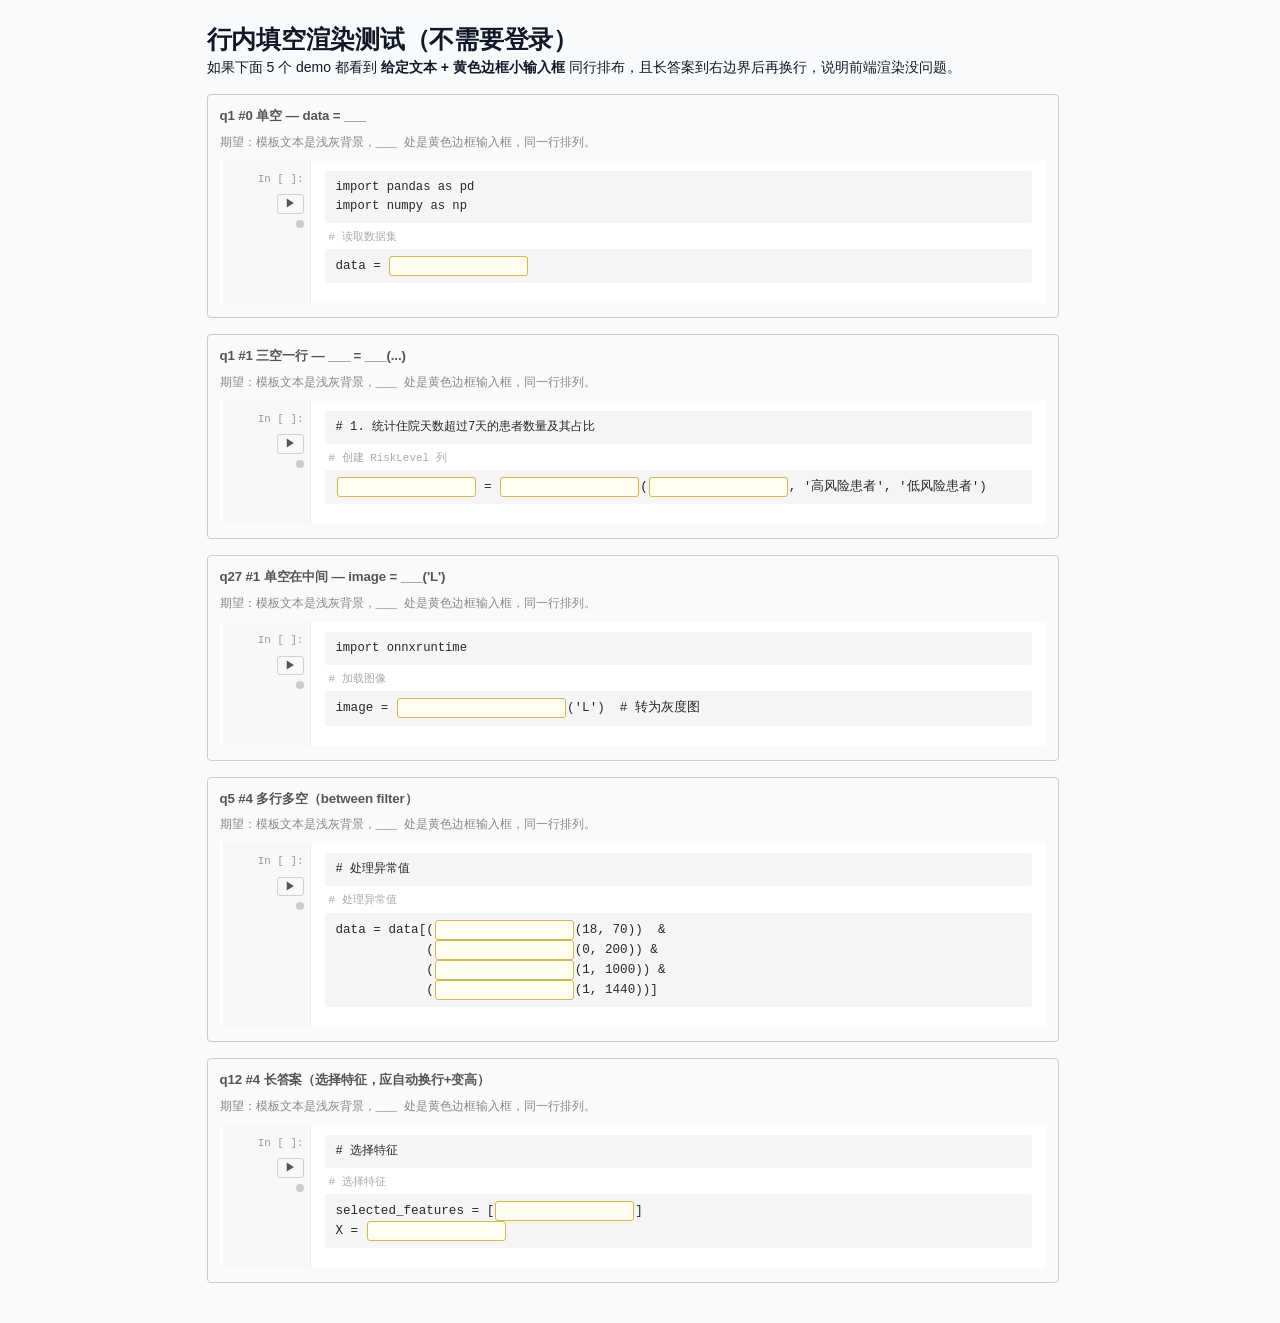
==== commit 4b44d261: "sync(community): 同步 trainer 学习功能,保留 edition 门控与脱敏 后端(保留社区版门控/桩,不引入内网逻辑): - op_sessions: 测试报告小作文判分 + " ====
--- a/static/inline-blank-test.html
+++ b/static/inline-blank-test.html
@@ -4,7 +4,7 @@
 <meta charset="UTF-8">
 <title>行内填空渲染测试</title>
 <link rel="stylesheet" href="assets/theme.css">
-<link rel="stylesheet" href="assets/components.css?v=20260426-19">
+<link rel="stylesheet" href="assets/components.css?v=20260528-wraparea3">
 <style>
 body { padding: 24px; max-width: 900px; margin: 0 auto; }
 .demo { margin: 16px 0; padding: 12px; border: 1px solid #ccc; border-radius: 4px; }
@@ -14,10 +14,10 @@
 </head>
 <body>
 <h1>行内填空渲染测试（不需要登录）</h1>
-<p>如果下面 4 个 demo 都看到 <strong>给定文本 + 黄色边框小输入框</strong> 同行排布，说明前端渲染没问题；如果还是整行，说明 CSS/JS 没生效。</p>
+<p>如果下面 5 个 demo 都看到 <strong>给定文本 + 黄色边框小输入框</strong> 同行排布，且长答案到右边界后再换行，说明前端渲染没问题。</p>
 <div id="root"></div>
 <script type="module">
-import { createCell } from './assets/components/jupyter-cell.js?v=20260426-3';
+import { createCell } from './assets/components/jupyter-cell.js?v=20260528-wraparea3';
 
 const cases = [
   {
@@ -56,6 +56,14 @@
           '            (_____________(1, 1440))]' },
     ],
   },
+  {
+    title: 'q12 #4 长答案（选择特征，应自动换行+变高）',
+    segments: [
+      { type: 'given', code: '# 选择特征' },
+      { type: 'blank', hint: '选择特征', blankIndex: 0,
+        template: 'selected_features = [_____________]\nX = _____________' },
+    ],
+  },
 ];
 
 const root = document.getElementById('root');
--- a/static/assets/components.css
+++ b/static/assets/components.css
@@ -5,21 +5,59 @@
 /* Navbar */
 .bk-nav {
   position: sticky; top: 0; z-index: 30;
-  display: flex; align-items: center; justify-content: space-between;
+  display: flex;
+  align-items: center;
+  justify-content: space-between;
   height: var(--nav-h);
   background: #fff;
   border-bottom: 1px solid var(--line);
   padding: 0 32px;
+  gap: 16px;
+  --nav-side-space: 280px;
 }
 .bk-nav-brand {
   display: flex; align-items: center; gap: 8px;
   font-size: 1rem; font-weight: 600;
   color: var(--ink-1);
-}
-.bk-nav-tabs { display: flex; gap: 0; }
+  flex: 0 1 auto;
+  min-width: 0;
+  max-width: calc(var(--nav-side-space) - 40px);
+  overflow: hidden;
+  text-overflow: ellipsis;
+  white-space: nowrap;
+  position: relative;
+  z-index: 2;
+}
+.bk-nav-tabs {
+  position: absolute;
+  top: 0;
+  left: 50%;
+  transform: translateX(-50%);
+  display: flex;
+  gap: 0;
+  width: max-content;
+  max-width: max(120px, calc(100vw - (var(--nav-side-space) * 2)));
+  height: var(--nav-h);
+  min-width: 0;
+  overflow-x: auto;
+  scrollbar-width: none;
+  z-index: 1;
+}
+.bk-nav-tabs::-webkit-scrollbar { display: none; }
+.bk-nav.bk-nav-compact .bk-nav-tabs {
+  position: static;
+  transform: none;
+  flex: 1 1 auto;
+  width: auto;
+  max-width: none;
+}
+.bk-nav.bk-nav-compact .bk-nav-user {
+  flex: 0 0 auto;
+}
 .bk-nav-tab {
   padding: 0 14px; height: var(--nav-h);
   display: inline-flex; align-items: center;
+  flex: 0 0 auto;
   color: var(--ink-2); font-size: 0.86rem; font-weight: 500;
   border: none; background: transparent; cursor: pointer;
   border-bottom: 2px solid transparent;
@@ -28,7 +66,50 @@
 .bk-nav-tab:hover { color: var(--ink-1); }
 .bk-nav-tab.on { color: var(--accent); border-bottom-color: var(--accent); }
 
-.bk-nav-user { display: flex; align-items: center; gap: 10px; color: var(--ink-2); font-size: 0.85rem; }
+.bk-nav-user {
+  display: flex;
+  align-items: center;
+  margin-left: auto;
+  gap: 10px;
+  color: var(--ink-2);
+  font-size: 0.85rem;
+  min-width: 0;
+  position: relative;
+  z-index: 2;
+}
+
+@media (max-width: 760px) {
+  .bk-nav {
+    display: flex;
+    align-items: center;
+    justify-content: space-between;
+  }
+  .bk-nav { padding: 0 12px; gap: 8px; }
+  .bk-nav-brand {
+    max-width: 8.5rem;
+    overflow: hidden;
+    text-overflow: ellipsis;
+    font-size: 0.9rem;
+  }
+  .bk-nav-tab { padding: 0 10px; font-size: 0.82rem; }
+  .bk-nav-tabs {
+    position: static;
+    transform: none;
+    flex: 1 1 auto;
+    width: auto;
+    max-width: none;
+    justify-content: flex-start;
+  }
+  .bk-nav-user { gap: 6px; }
+  .bk-online-badge { padding: 4px 7px; }
+  .bk-user-pill {
+    width: 34px;
+    padding: 3px;
+    justify-content: center;
+  }
+  .bk-user-pill-name,
+  .bk-user-pill-caret { display: none; }
+}
 
 /* User pill (avatar + name + dropdown) */
 .bk-user-pill-wrap { position: relative; }
@@ -280,12 +361,15 @@
   height: calc(100vh - var(--nav-h, 56px) - 22px);
   overflow: hidden;
 }
+.bk-route-host { min-width: 0; }
 /* Dashboard 走全屏一页式布局，压一下 shell 的上下 padding，让"课程回放"不被挤到滚动区下方 */
-.bk-shell:has(> .bk-dash) {
+.bk-shell:has(> .bk-dash),
+.bk-shell:has(> .bk-route-host > .bk-dash) {
   padding-top: 10px; padding-bottom: 12px;
 }
 /* 理论考试页同理：禁止外层滚动，题目区域内部滚动 */
-.bk-shell:has(> .bk-exam-shell) {
+.bk-shell:has(> .bk-exam-shell),
+.bk-shell:has(> .bk-route-host > .bk-exam-shell) {
   overflow: hidden;
   padding-bottom: 16px;
 }
@@ -742,7 +826,13 @@
 .bk-toolbar .bk-chip { height: 26px; padding: 0 12px; font-size: 0.78rem; }
 
 /* ── Jupyter Notebook widget ─────────────────────────────────── */
-.bk-nb-widget { border:1px solid #aeaeae; border-radius:4px; overflow:hidden; background:#f5f5f5; }
+.bk-nb-widget { border:1px solid #aeaeae; border-radius:4px; background:#f5f5f5; }
+
+/* 滚动时把 header + toolbar 一起钉在顶栏下方 */
+.bk-nb-stickybar { position:sticky; top:var(--nav-h); z-index:5;
+                   border-top-left-radius:4px; border-top-right-radius:4px;
+                   overflow:hidden; }
+.bk-op-fullscreen-on .bk-nb-stickybar { top:0; }
 
 .bk-nb-header { background:#4e4e4e; color:#eee; display:flex; align-items:center;
                 gap:12px; padding:7px 14px; font-size:0.85rem; }
@@ -811,11 +901,13 @@
                      background:#f5f5f5; border-radius:3px; padding:7px 11px;
                      width:max-content; min-width:100%; }
 .bk-jcell-template-text { white-space:pre; }
-.bk-jcell-blank-input { display:inline-block; vertical-align:baseline;
+.bk-jcell-blank-input { display:inline-block; vertical-align:top;
                         font-family:var(--font-mono,monospace); font-size:0.9rem;
-                        line-height:1.4; min-width:60px; max-width:min(100%, 64ch); padding:1px 6px;
+                        line-height:1.4; min-width:60px; max-width:100%; padding:1px 6px;
                         margin:0 1px; border:1px solid #d4b84a; border-radius:3px;
-                        background:#fffef0; color:#24292e;
+                        background:#fffef0; color:#24292e; box-sizing:border-box;
+                        white-space:pre-wrap; overflow-wrap:anywhere; overflow:hidden;
+                        resize:none;
                         transition:border-color 0.12s,background 0.12s; }
 .bk-jcell-blank-input:focus { outline:none; border-color:#a08020; background:#fffff8; }
 .bk-jcell-blank-input.is-ok  { border-color:var(--ok); background:var(--ok-soft); }
@@ -883,7 +975,7 @@
 .bk-op-ctrl-strip { width:72px; flex-shrink:0; display:flex; flex-direction:column;
                     align-items:center; gap:6px; padding:10px 8px;
                     background:var(--surface-alt); border-right:1px solid var(--line);
-                    position:sticky; top:var(--nav-h); z-index:5;
+                    position:sticky; top:var(--nav-h); z-index:210;
                     align-self:flex-start; overflow:visible; }
 .bk-op-fullscreen-on .bk-op-ctrl-strip { position:static; max-height:none; align-self:stretch; }
 .bk-op-panel-btn { width:56px; height:48px; border:1px solid var(--line); border-radius:6px;
@@ -1125,7 +1217,8 @@
                 padding:12px 4px; flex-shrink:0; margin-top:auto; }
 .bk-btn-nav { min-width: 120px; }
 
-.bk-q-head { display:flex; gap:6px; margin-bottom:10px; flex-wrap:wrap; }
+.bk-q-head { display:flex; gap:6px; margin-bottom:10px; flex-wrap:wrap; align-items:center; }
+.bk-q-allpick { margin-left:auto; }
 .bk-q-pill { font-size:0.75rem; padding:2px 8px; border-radius:10px;
              background:var(--ink-1); color:var(--surface); }
 .bk-q-pill-soft { background:var(--kbd); color:var(--ink-2); }
@@ -1172,6 +1265,7 @@
 .bk-table th { font-weight:600; font-size:0.78rem; color:var(--ink-2);
                background:var(--surface-alt); text-transform:none; }
 .bk-table tr:last-child td { border-bottom:none; }
+.bk-table-sticky thead th { position: sticky; top: 0; z-index: 1; }
 
 @media (max-width: 900px) {
   .bk-exam-shell { grid-template-columns: 1fr; height:auto; }
@@ -1314,7 +1408,21 @@
   background: var(--bg-soft, #fff8e1);
   border-left: 3px solid var(--warn);
   border-radius: 4px;
-}
+  display: flex;
+  align-items: flex-start;
+  gap: 8px;
+}
+.bk-chat-pin-content { flex: 1; min-width: 0; }
+.bk-chat-pin-dismiss {
+  border: 0;
+  background: transparent;
+  color: var(--ink-3);
+  cursor: pointer;
+  font-size: 1rem;
+  line-height: 1;
+  padding: 2px 4px;
+}
+.bk-chat-pin-dismiss:hover { color: var(--ink-1); }
 .bk-chat-msgs {
   flex: 1; overflow-y: auto; padding: 12px 4px;
   display: flex; flex-direction: column; gap: 14px;
@@ -1377,6 +1485,103 @@
   pointer-events: auto;
 }
 .bk-chat-drawer.is-open .bk-chat-drawer-panel { transform: translateX(0); }
+
+body.bk-has-global-pin .bk-shell {
+  margin-top: var(--global-pin-space, 0);
+}
+
+.bk-global-pin {
+  position: fixed;
+  top: calc(var(--nav-h, 56px) + 10px);
+  left: 50%;
+  transform: translateX(-50%);
+  width: min(760px, calc(100vw - 32px));
+  display: flex;
+  align-items: flex-start;
+  gap: 10px;
+  padding: 9px 12px;
+  background: rgba(255, 255, 255, 0.96);
+  border: 1px solid var(--warn, #d97706);
+  border-left-width: 4px;
+  border-radius: 8px;
+  box-shadow: 0 10px 30px rgba(15, 23, 42, 0.16);
+  color: var(--ink-1);
+  font-size: 0.9rem;
+  line-height: 1.45;
+  z-index: 60;
+  pointer-events: auto;
+}
+.bk-global-pin-badge {
+  flex: 0 0 auto;
+  padding: 2px 8px;
+  border-radius: 999px;
+  background: var(--warn-soft, #fff7ed);
+  color: var(--warn, #d97706);
+  font-size: 0.76rem;
+  font-weight: 700;
+}
+.bk-global-pin-text {
+  flex: 1;
+  min-width: 0;
+  overflow: visible;
+  white-space: normal;
+  word-break: break-word;
+}
+.bk-global-pin-dismiss {
+  flex: 0 0 auto;
+  border: 0;
+  background: transparent;
+  color: var(--ink-3);
+  cursor: pointer;
+  font-size: 1.05rem;
+  line-height: 1;
+  padding: 3px 5px;
+}
+.bk-global-pin-dismiss:hover { color: var(--ink-1); }
+
+.bk-home-danmaku-stage {
+  position: fixed;
+  top: calc(var(--nav-h, 56px) + var(--global-pin-space, 0px) + 12px);
+  left: 0;
+  right: 0;
+  height: 92px;
+  overflow: hidden;
+  pointer-events: none;
+  z-index: 35;
+}
+.bk-home-danmaku-item {
+  --lane: 0;
+  --dur: 10s;
+  --delay: 0s;
+  position: absolute;
+  top: calc(5px + var(--lane) * 22px);
+  left: 100%;
+  max-width: 46vw;
+  padding: 4px 10px;
+  border: 0;
+  border-radius: 999px;
+  background: rgba(255,255,255,.34);
+  box-shadow: none;
+  color: var(--accent);
+  font-size: 12px;
+  font-weight: 650;
+  line-height: 1.25;
+  text-shadow: 0 1px 0 rgba(255,255,255,.82);
+  white-space: nowrap;
+  overflow: hidden;
+  text-overflow: ellipsis;
+  animation: bk-home-danmaku-fly var(--dur) linear var(--delay) forwards;
+  will-change: transform;
+}
+.bk-home-danmaku-item.cyan { color: #0891b2; }
+.bk-home-danmaku-item.violet { color: #7c3aed; }
+.bk-home-danmaku-item.green { color: #059669; }
+.bk-home-danmaku-item.amber { color: #b45309; }
+.bk-home-danmaku-item.rose { color: #e11d48; }
+@keyframes bk-home-danmaku-fly {
+  from { transform: translateX(0); }
+  to { transform: translateX(calc(-100vw - 100%)); }
+}
 
 /* 拉手：作为 panel 的子元素绝对定位在其左侧外缘，关闭时贴屏幕右边缘 */
 .bk-chat-drawer-handle {
@@ -1437,7 +1642,7 @@
 
 .bk-chat-drawer-toolbar {
   display: flex;
-  justify-content: flex-end;
+  justify-content: flex-start;
   align-items: center;
   padding: 6px 8px;
   border-bottom: 1px solid var(--line);
@@ -1481,6 +1686,29 @@
 
 @media (max-width: 640px) {
   .bk-chat-drawer-panel { width: 92vw; }
+  .bk-global-pin {
+    top: calc(var(--nav-h, 56px) + 8px);
+    width: calc(100vw - 20px);
+    gap: 8px;
+    padding: 8px 10px;
+  }
+  .bk-global-pin-text {
+    font-size: 0.84rem;
+  }
+  .bk-home-danmaku-stage {
+    top: calc(var(--nav-h, 56px) + var(--global-pin-space, 0px) + 8px);
+    height: 70px;
+  }
+  .bk-home-danmaku-item {
+    top: calc(4px + var(--lane) * 17px);
+    max-width: 72vw;
+    font-size: 11px;
+    padding: 3px 8px;
+  }
+}
+@media (prefers-reduced-motion: reduce) {
+  .bk-home-danmaku-stage { display: none; }
+  .bk-home-danmaku-item { animation: none; }
 }
 
 /* ── 小作文速记 doc-flash ───────────────────────────────────── */
@@ -1539,6 +1767,239 @@
 .df-card-foot {
   border-top: 1px solid var(--line);
   margin-top: 8px; padding-top: 6px;
+}
+
+/* doc-flash 两栏布局 + 左侧目录 */
+.df-layout {
+  display: grid;
+  grid-template-columns: 240px minmax(0, 1fr);
+  gap: 0;
+  align-items: start;
+}
+.df-sidebar {
+  position: sticky;
+  top: 0;
+  align-self: start;
+  max-height: calc(100vh - 8px);
+  overflow-y: auto;
+  padding: 16px 8px 24px 16px;
+  border-right: 1px solid var(--line);
+  background: var(--bg-1, #fff);
+}
+.df-sidebar-title {
+  font-size: 0.78rem; font-weight: 700; color: var(--ink-3);
+  text-transform: uppercase; letter-spacing: .04em;
+  padding: 4px 6px 10px;
+  border-bottom: 1px solid var(--line);
+  margin-bottom: 8px;
+}
+.df-nav-group { margin-bottom: 14px; }
+.df-nav-group.is-dim { opacity: .45; }
+.df-nav-group-label {
+  font-size: 0.78rem; font-weight: 600; color: var(--ink-2);
+  padding: 4px 6px; margin-bottom: 2px;
+}
+.df-nav-group-label .small { color: var(--ink-3); font-weight: 400; margin-left: 2px; }
+.df-nav-item {
+  display: flex; align-items: flex-start; gap: 8px;
+  width: 100%;
+  padding: 5px 8px;
+  margin: 1px 0;
+  background: transparent; border: 0;
+  border-radius: 6px;
+  text-align: left; cursor: pointer;
+  color: var(--ink-1);
+  font-size: 0.83rem;
+  line-height: 1.35;
+}
+.df-nav-item:hover { background: var(--bg-2, #f4f5f7); }
+.df-nav-item.on {
+  background: var(--accent-soft, rgba(80, 120, 220, .12));
+  color: var(--accent);
+}
+.df-nav-no {
+  font-family: var(--font-mono, monospace);
+  font-size: 0.74rem; color: var(--ink-3);
+  flex: 0 0 auto; min-width: 36px;
+  padding-top: 2px;
+}
+.df-nav-item.on .df-nav-no { color: var(--accent); }
+.df-nav-title {
+  flex: 1 1 auto; min-width: 0;
+  white-space: normal;
+  word-break: break-word;
+  overflow-wrap: anywhere;
+}
+.df-card-flash {
+  animation: dfCardFlash 1.2s ease-out;
+}
+@keyframes dfCardFlash {
+  0%   { box-shadow: 0 0 0 3px var(--accent-soft, rgba(80, 120, 220, .35)); }
+  100% { box-shadow: 0 0 0 0 transparent; }
+}
+@media (max-width: 900px) {
+  .df-layout { grid-template-columns: 1fr; }
+  .df-sidebar {
+    position: static;
+    max-height: none;
+    border-right: 0;
+    border-bottom: 1px solid var(--line);
+    padding: 12px 16px;
+  }
+}
+
+/* ── 考试注意事项 ───────────────────────────────────────────── */
+.en-page {
+  max-width: 1060px;
+  margin: 0 auto;
+  padding: 8px 0 34px;
+}
+.en-hero {
+  display: flex;
+  justify-content: space-between;
+  align-items: flex-end;
+  gap: 18px;
+  margin-bottom: 16px;
+}
+.en-hero h2 {
+  margin: 2px 0 4px;
+  font-size: 1.45rem;
+}
+.en-hero p {
+  margin: 0;
+  color: var(--ink-2);
+  font-size: 0.9rem;
+}
+.en-hero-actions {
+  display: flex;
+  gap: 8px;
+  flex-wrap: wrap;
+  justify-content: flex-end;
+}
+.en-quick {
+  display: grid;
+  grid-template-columns: repeat(3, 1fr);
+  gap: 10px;
+  margin-bottom: 14px;
+}
+.en-quick-item {
+  display: flex;
+  align-items: flex-start;
+  gap: 10px;
+  padding: 12px 14px;
+  background: var(--warn-soft);
+  border: 1px solid rgba(217, 119, 6, 0.22);
+  border-radius: 8px;
+}
+.en-quick-no {
+  width: 22px;
+  height: 22px;
+  border-radius: 999px;
+  background: var(--warn);
+  color: #fff;
+  display: inline-flex;
+  align-items: center;
+  justify-content: center;
+  font-size: 0.78rem;
+  font-weight: 700;
+  flex: 0 0 auto;
+}
+.en-quick-item p {
+  margin: 0;
+  color: var(--ink-1);
+  font-size: 0.88rem;
+  line-height: 1.55;
+}
+.en-grid {
+  display: grid;
+  grid-template-columns: repeat(2, minmax(0, 1fr));
+  gap: 12px;
+}
+.en-card {
+  background: var(--surface);
+  border: 1px solid var(--line);
+  border-radius: 8px;
+  padding: 15px 17px;
+}
+.en-card.is-warn {
+  border-color: rgba(217, 119, 6, 0.35);
+  background: linear-gradient(180deg, rgba(217, 119, 6, 0.06), #fff 64px);
+}
+.en-card-head {
+  display: flex;
+  gap: 10px;
+  align-items: center;
+  margin-bottom: 10px;
+}
+.en-card-index {
+  width: 28px;
+  height: 28px;
+  border-radius: 8px;
+  background: var(--ink-1);
+  color: #fff;
+  display: inline-flex;
+  align-items: center;
+  justify-content: center;
+  font-size: 0.86rem;
+  font-weight: 700;
+  flex: 0 0 auto;
+}
+.en-card.is-warn .en-card-index { background: var(--warn); }
+.en-card h3 {
+  margin: 0;
+  font-size: 1rem;
+}
+.en-card-head span:not(.en-card-index) {
+  color: var(--ink-3);
+  font-size: 0.78rem;
+}
+.en-card ul {
+  margin: 0;
+  padding-left: 18px;
+}
+.en-card li {
+  margin: 5px 0;
+  color: var(--ink-1);
+  line-height: 1.65;
+  overflow-wrap: anywhere;
+}
+.en-media-row {
+  display: flex;
+  flex-wrap: wrap;
+  gap: 10px;
+  margin-top: 12px;
+}
+.en-media {
+  margin: 0;
+  width: min(100%, 360px);
+}
+.en-media img {
+  display: block;
+  max-width: 100%;
+  height: auto;
+  border: 1px solid var(--line);
+  border-radius: 8px;
+  background: #fff;
+}
+.en-media.is-compact {
+  width: 110px;
+}
+.en-media figcaption {
+  margin-top: 5px;
+  color: var(--ink-3);
+  font-size: 0.76rem;
+  line-height: 1.45;
+}
+.en-foot {
+  margin-top: 16px;
+  color: var(--ok);
+  font-weight: 700;
+  text-align: center;
+}
+@media (max-width: 900px) {
+  .en-hero { align-items: flex-start; flex-direction: column; }
+  .en-hero-actions { justify-content: flex-start; }
+  .en-quick, .en-grid { grid-template-columns: 1fr; }
 }
 
 /* 顶部 nav 未读徽标 */
